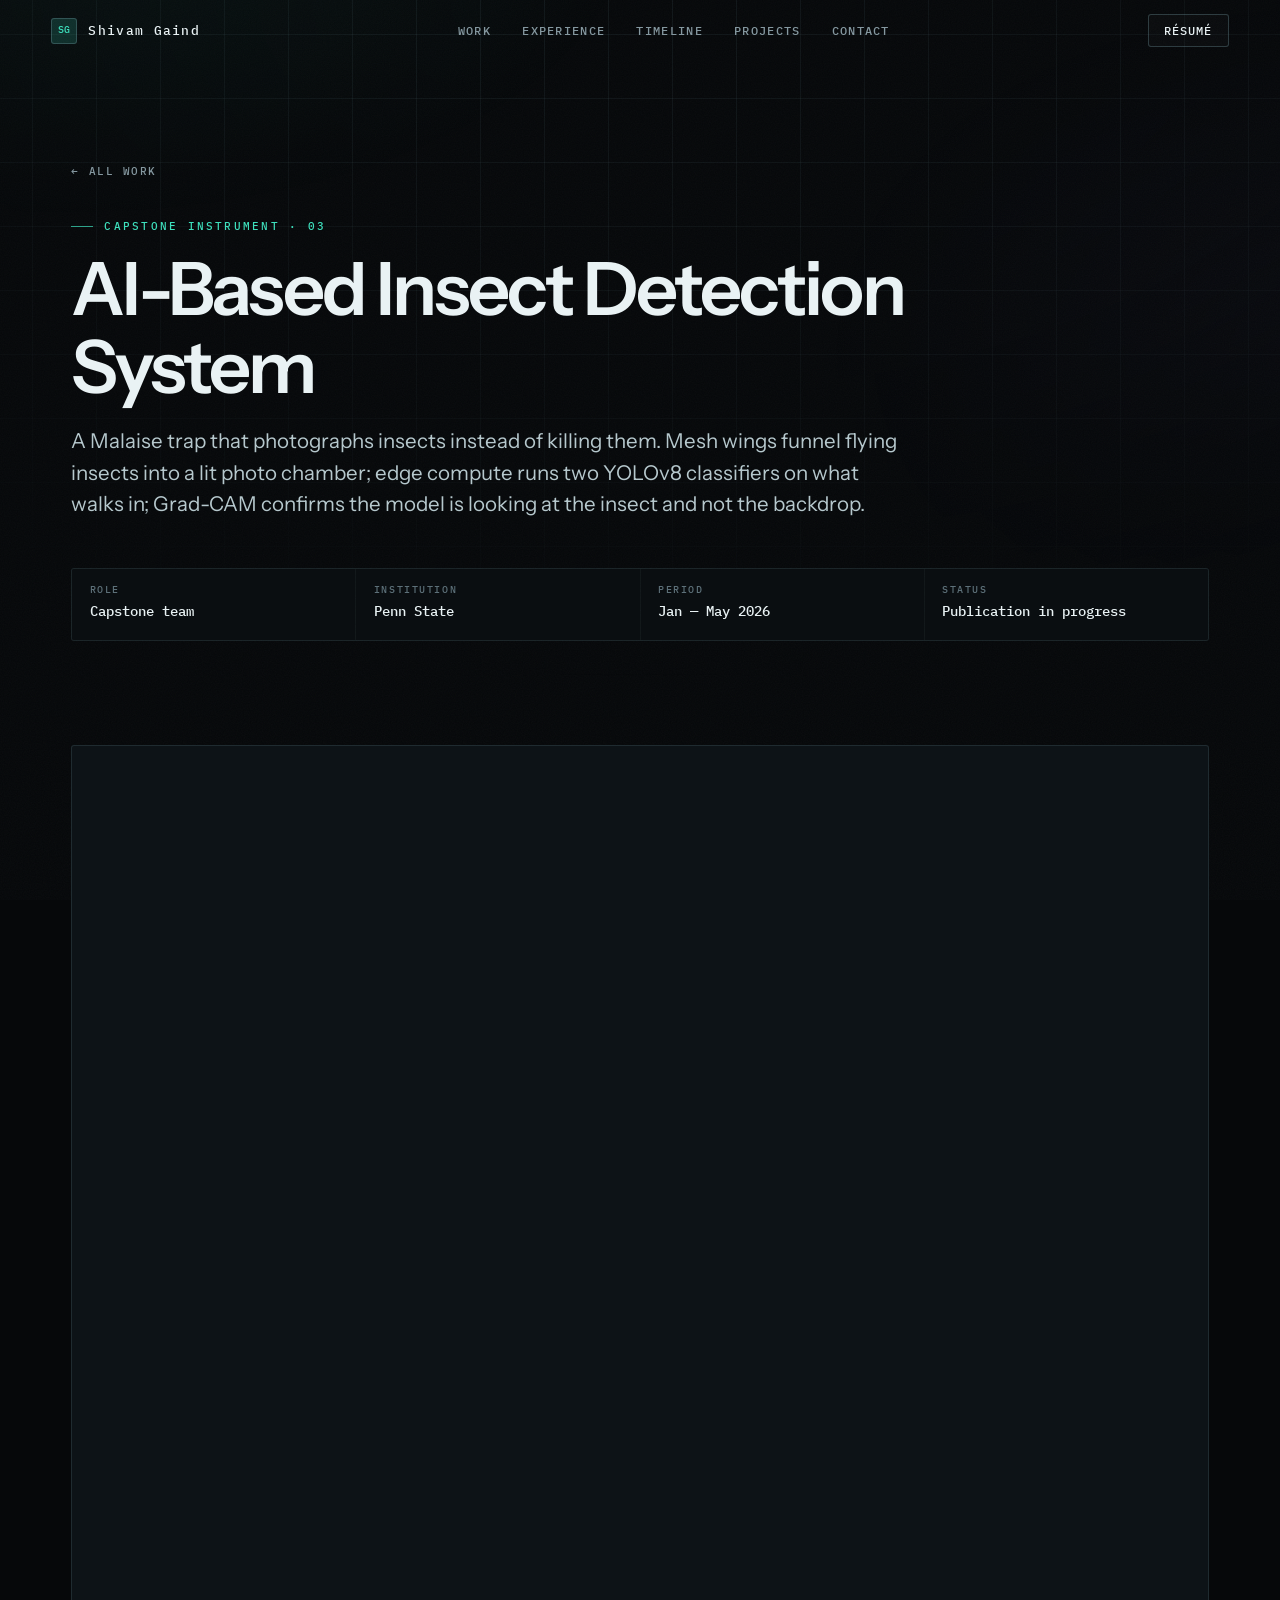
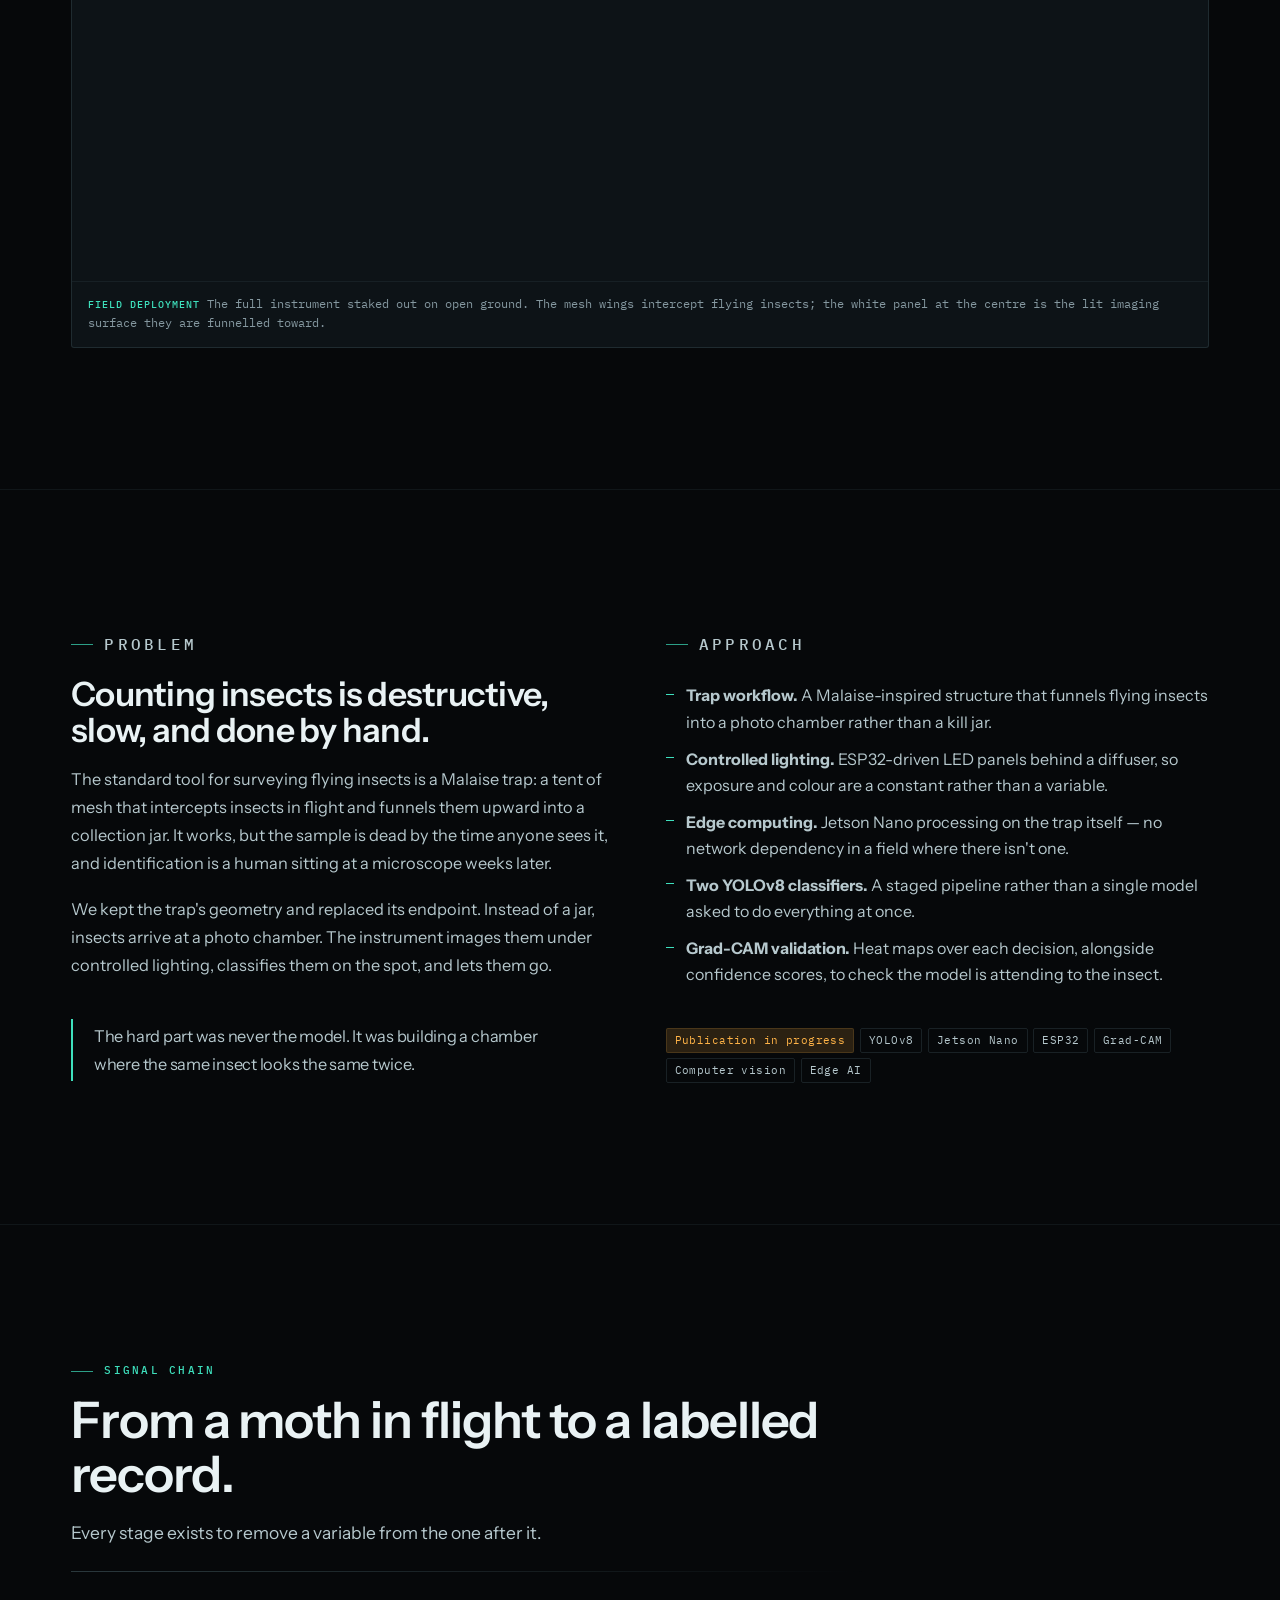
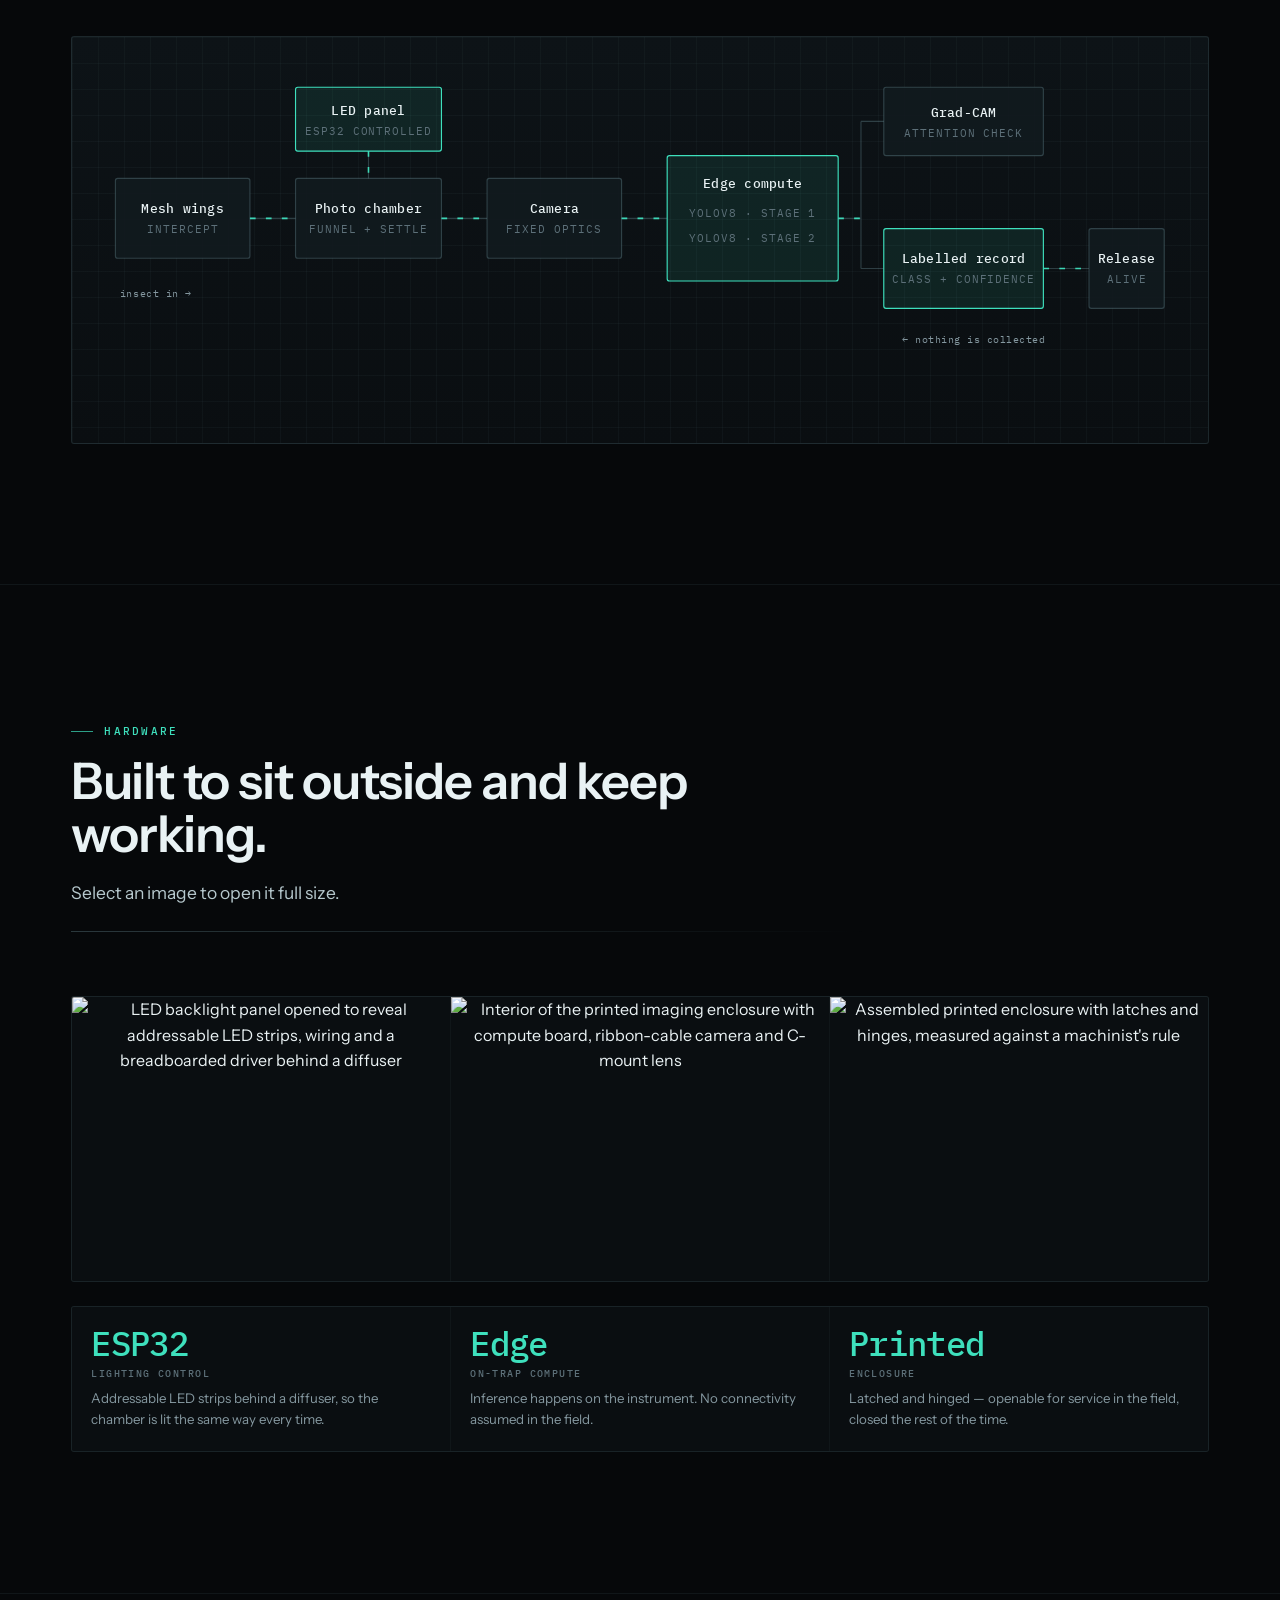
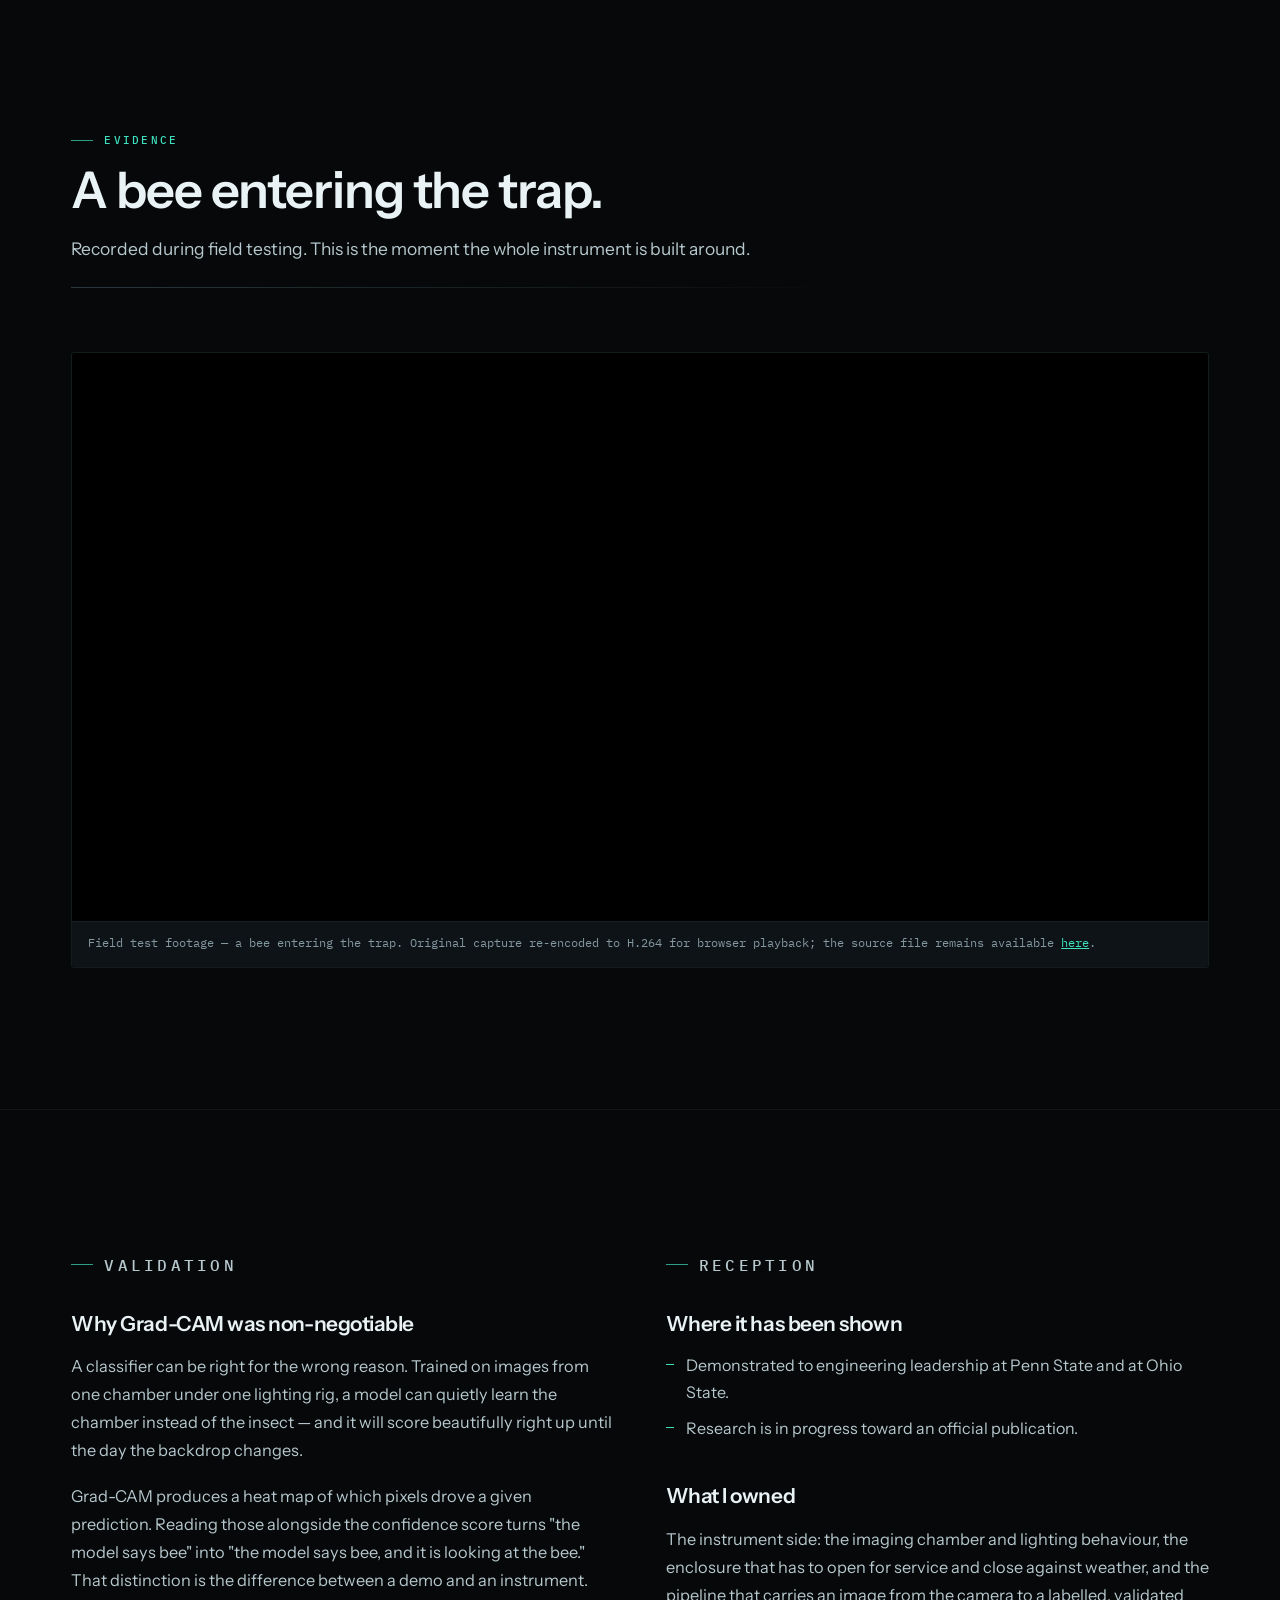
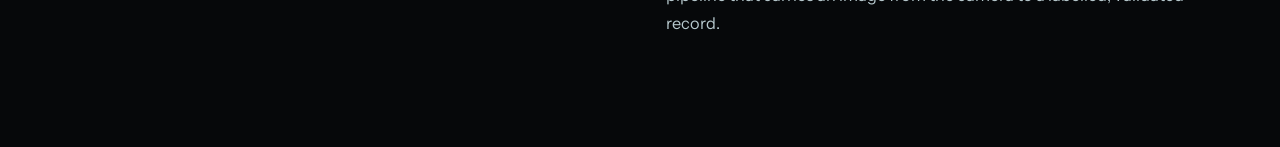
==== work/insect-detection/index.html @ 6109f765 "Add AI insect detection case study page" ====
<!DOCTYPE html>
<html lang="en">
<head>
<meta charset="UTF-8" />
<meta name="viewport" content="width=device-width, initial-scale=1" />
<title>AI-Based Insect Detection System — capstone | Shivam Gaind</title>
<meta name="description" content="A Malaise-trap-inspired imaging instrument that photographs insects instead of killing them: ESP32-controlled lighting, edge compute, two YOLOv8 classifiers, and Grad-CAM validation. Penn State capstone, publication in progress." />
<meta name="theme-color" content="#06080a" />
<link rel="canonical" href="https://www.shivamgaind.com/work/insect-detection/" />
<meta property="og:type" content="article" />
<meta property="og:title" content="AI-Based Insect Detection System" />
<meta property="og:description" content="Field-deployed imaging trap with edge YOLOv8 classifiers and Grad-CAM validation." />
<meta property="og:image" content="https://www.shivamgaind.com/media/img/insect-detection-1-1024.jpg" />
<link rel="icon" href="data:image/svg+xml,%3Csvg xmlns='http://www.w3.org/2000/svg' viewBox='0 0 32 32'%3E%3Crect width='32' height='32' fill='%2306080a'/%3E%3Cpath d='M2 16c4 0 4-9 8-9s4 18 8 18 4-9 8-9 4 4 4 4' fill='none' stroke='%233ee0bd' stroke-width='2' stroke-linecap='round'/%3E%3C/svg%3E" />
<script>document.documentElement.classList.add("js");</script>
<link rel="preconnect" href="https://fonts.googleapis.com" />
<link rel="preconnect" href="https://fonts.gstatic.com" crossorigin />
<link rel="stylesheet" href="https://fonts.googleapis.com/css2?family=Instrument+Sans:wght@400;500;600;700&family=IBM+Plex+Mono:wght@400;500&display=swap" />
<link rel="stylesheet" href="/assets/instrument.css" />
</head>
<body>
<a class="skip-link" href="#main">Skip to content</a>
<div class="progress" aria-hidden="true"></div>
<div class="field" aria-hidden="true"></div>
<div class="grain" aria-hidden="true"></div>

<header class="hdr stuck">
  <a class="brand" href="/" aria-label="Shivam Gaind — home">
    <span class="brand-mark" aria-hidden="true">SG</span><span class="brand-name">Shivam Gaind</span>
  </a>
  <nav class="nav" aria-label="Primary">
    <a href="/#work">Work</a><a href="/#experience">Experience</a><a href="/#timeline">Timeline</a>
    <a href="/#index">Projects</a><a href="/#contact">Contact</a>
  </nav>
  <div style="display:flex;gap:.6rem;align-items:center">
    <a class="hdr-cta" href="/pdfs/shivam-gaind-resume.pdf" target="_blank" rel="noopener">Résumé</a>
    <button class="menu-btn" type="button" aria-expanded="false" aria-controls="drawer" aria-label="Open menu"><span></span></button>
  </div>
</header>
<nav class="drawer" id="drawer" aria-label="Mobile">
  <a href="/#work">Work <span>01</span></a><a href="/#experience">Experience <span>02</span></a>
  <a href="/#timeline">Timeline <span>03</span></a><a href="/#index">Projects <span>04</span></a>
  <a href="/#contact">Contact <span>05</span></a>
</nav>

<main id="main">

<section class="cs-hero">
  <div class="wrap">
    <a class="cs-back" href="/#work"><span class="arw" aria-hidden="true">←</span> All work</a>
    <p class="kicker" style="margin-bottom:1.1rem">Capstone instrument · 03</p>
    <h1>AI-Based Insect Detection System</h1>
    <p class="sub">
      A Malaise trap that photographs insects instead of killing them. Mesh wings funnel flying insects
      into a lit photo chamber; edge compute runs two YOLOv8 classifiers on what walks in; Grad-CAM
      confirms the model is looking at the insect and not the backdrop.
    </p>
    <div class="cs-meta">
      <div><span class="k">Role</span><span class="v">Capstone team</span></div>
      <div><span class="k">Institution</span><span class="v">Penn State</span></div>
      <div><span class="k">Period</span><span class="v">Jan — May 2026</span></div>
      <div><span class="k">Status</span><span class="v">Publication in progress</span></div>
    </div>
  </div>
</section>

<section class="section" style="padding-top:clamp(2rem,4vw,3rem)">
  <div class="wrap">
    <figure class="cs-figure">
      <picture>
        <source type="image/webp" srcset="/media/img/insect-detection-1-640.webp 640w, /media/img/insect-detection-1-1024.webp 1024w, /media/img/insect-detection-1-1600.webp 1600w" sizes="(min-width:1400px) 1240px, 96vw" />
        <img src="/media/img/insect-detection-1-1600.jpg" width="1600" height="1200" decoding="async" alt="The trap deployed on a lawn between campus buildings: a black mesh structure on guy lines with a white backlit panel at its centre" />
      </picture>
      <figcaption><b>Field deployment</b> The full instrument staked out on open ground. The mesh wings intercept flying insects; the white panel at the centre is the lit imaging surface they are funnelled toward.</figcaption>
    </figure>
  </div>
</section>

<section class="section">
  <div class="wrap">
    <div class="cols2">
      <div class="prose">
        <p class="kicker">Problem</p>
        <h2 style="font-size:clamp(1.5rem,3vw,2.1rem)">Counting insects is destructive, slow, and done by hand.</h2>
        <p>
          The standard tool for surveying flying insects is a Malaise trap: a tent of mesh that intercepts
          insects in flight and funnels them upward into a collection jar. It works, but the sample is dead
          by the time anyone sees it, and identification is a human sitting at a microscope weeks later.
        </p>
        <p>
          We kept the trap's geometry and replaced its endpoint. Instead of a jar, insects arrive at a
          photo chamber. The instrument images them under controlled lighting, classifies them on the spot,
          and lets them go.
        </p>
        <p class="callout" style="margin-top:1.4rem">
          The hard part was never the model. It was building a chamber where the same insect looks the
          same twice.
        </p>
      </div>
      <div class="prose">
        <p class="kicker">Approach</p>
        <ul style="margin-top:.4rem">
          <li><strong>Trap workflow.</strong> A Malaise-inspired structure that funnels flying insects into a photo chamber rather than a kill jar.</li>
          <li><strong>Controlled lighting.</strong> ESP32-driven LED panels behind a diffuser, so exposure and colour are a constant rather than a variable.</li>
          <li><strong>Edge computing.</strong> Jetson Nano processing on the trap itself — no network dependency in a field where there isn't one.</li>
          <li><strong>Two YOLOv8 classifiers.</strong> A staged pipeline rather than a single model asked to do everything at once.</li>
          <li><strong>Grad-CAM validation.</strong> Heat maps over each decision, alongside confidence scores, to check the model is attending to the insect.</li>
        </ul>
        <div class="chips" style="margin-top:1.4rem">
          <span class="hot">Publication in progress</span><span>YOLOv8</span><span>Jetson Nano</span>
          <span>ESP32</span><span>Grad-CAM</span><span>Computer vision</span><span>Edge AI</span>
        </div>
      </div>
    </div>
  </div>
</section>

<section class="section">
  <div class="wrap">
    <div class="sec-head">
      <p class="kicker">Signal chain</p>
      <h2>From a moth in flight to a labelled record.</h2>
      <p class="lede">Every stage exists to remove a variable from the one after it.</p>
      <div class="rule"></div>
    </div>
    <div class="diagram">
      <svg viewBox="0 0 940 300" role="img" aria-label="Signal chain diagram: flying insect enters mesh wings, is funnelled into a photo chamber, lit by an ESP32-controlled LED panel, imaged by a camera, processed on edge compute by two YOLOv8 classifiers in series, validated with Grad-CAM, and recorded as a labelled result with a confidence score.">
        <rect class="dg-box" x="10" y="96" width="118" height="70" rx="2"/>
        <text class="dg-title" x="69" y="126" text-anchor="middle">Mesh wings</text>
        <text class="dg-label" x="69" y="144" text-anchor="middle">intercept</text>

        <rect class="dg-box" x="168" y="96" width="128" height="70" rx="2"/>
        <text class="dg-title" x="232" y="126" text-anchor="middle">Photo chamber</text>
        <text class="dg-label" x="232" y="144" text-anchor="middle">funnel + settle</text>

        <rect class="dg-box hi" x="168" y="16" width="128" height="56" rx="2"/>
        <text class="dg-title" x="232" y="40" text-anchor="middle">LED panel</text>
        <text class="dg-label" x="232" y="58" text-anchor="middle">ESP32 controlled</text>
        <path class="dg-wire" d="M232 72v24"/>
        <path class="dg-flow" d="M232 72v24"/>

        <rect class="dg-box" x="336" y="96" width="118" height="70" rx="2"/>
        <text class="dg-title" x="395" y="126" text-anchor="middle">Camera</text>
        <text class="dg-label" x="395" y="144" text-anchor="middle">fixed optics</text>

        <rect class="dg-box hi" x="494" y="76" width="150" height="110" rx="2"/>
        <text class="dg-title" x="569" y="104" text-anchor="middle">Edge compute</text>
        <text class="dg-label" x="569" y="130" text-anchor="middle">YOLOv8 · stage 1</text>
        <text class="dg-label" x="569" y="152" text-anchor="middle">YOLOv8 · stage 2</text>

        <rect class="dg-box" x="684" y="16" width="140" height="60" rx="2"/>
        <text class="dg-title" x="754" y="42" text-anchor="middle">Grad-CAM</text>
        <text class="dg-label" x="754" y="60" text-anchor="middle">attention check</text>

        <rect class="dg-box hi" x="684" y="140" width="140" height="70" rx="2"/>
        <text class="dg-title" x="754" y="170" text-anchor="middle">Labelled record</text>
        <text class="dg-label" x="754" y="188" text-anchor="middle">class + confidence</text>

        <rect class="dg-box" x="864" y="140" width="66" height="70" rx="2"/>
        <text class="dg-title" x="897" y="170" text-anchor="middle">Release</text>
        <text class="dg-label" x="897" y="188" text-anchor="middle">alive</text>

        <path class="dg-wire" d="M128 131h40M296 131h40M454 131h40M644 131h20M664 46h20M664 175h20M664 46v129M824 175h40"/>
        <path class="dg-flow" d="M128 131h40M296 131h40M454 131h40M644 131h20"/>
        <path class="dg-flow" d="M824 175h40" style="animation-delay:.6s"/>
        <text class="dg-cap" x="14" y="200">insect in →</text>
        <text class="dg-cap" x="700" y="240">← nothing is collected</text>
      </svg>
    </div>
  </div>
</section>

<section class="section">
  <div class="wrap">
    <div class="sec-head">
      <p class="kicker">Hardware</p>
      <h2>Built to sit outside and keep working.</h2>
      <p class="lede">Select an image to open it full size.</p>
      <div class="rule"></div>
    </div>
    <div class="gal g3" data-gallery>
      <button type="button" data-lb="/media/img/insect-detection-2-1024.webp" data-lb-label="Lighting"
              data-lb-alt="The LED backlight panel held open, showing addressable LED strips, wiring harness and a breadboarded driver behind a diffuser sheet">
        <img src="/media/img/insect-detection-2-640.webp" width="1200" height="1600" loading="lazy" decoding="async" alt="LED backlight panel opened to reveal addressable LED strips, wiring and a breadboarded driver behind a diffuser" />
        <span class="zi">Enlarge</span>
      </button>
      <button type="button" data-lb="/media/img/insect-detection-3-1600.webp" data-lb-label="Imaging module"
              data-lb-alt="Interior of the printed imaging enclosure: compute board with real-time-clock power management, ribbon-cable camera with a C-mount lens, and power cabling">
        <img src="/media/img/insect-detection-3-640.webp" width="1600" height="1192" loading="lazy" decoding="async" alt="Interior of the printed imaging enclosure with compute board, ribbon-cable camera and C-mount lens" />
        <span class="zi">Enlarge</span>
      </button>
      <button type="button" data-lb="/media/img/insect-detection-4-1024.webp" data-lb-label="Enclosure"
              data-lb-alt="The assembled green printed enclosure with latches and hinges, measured against a machinist's rule at roughly thirteen inches tall">
        <img src="/media/img/insect-detection-4-640.webp" width="1200" height="1600" loading="lazy" decoding="async" alt="Assembled printed enclosure with latches and hinges, measured against a machinist's rule" />
        <span class="zi">Enlarge</span>
      </button>
    </div>
    <div class="stats s3" style="margin-top:1.5rem">
      <div class="stat"><span class="v">ESP32</span><span class="k">Lighting control</span><p>Addressable LED strips behind a diffuser, so the chamber is lit the same way every time.</p></div>
      <div class="stat"><span class="v">Edge</span><span class="k">On-trap compute</span><p>Inference happens on the instrument. No connectivity assumed in the field.</p></div>
      <div class="stat"><span class="v">Printed</span><span class="k">Enclosure</span><p>Latched and hinged — openable for service in the field, closed the rest of the time.</p></div>
    </div>
  </div>
</section>

<section class="section" id="field-video">
  <div class="wrap">
    <div class="sec-head">
      <p class="kicker">Evidence</p>
      <h2>A bee entering the trap.</h2>
      <p class="lede">Recorded during field testing. This is the moment the whole instrument is built around.</p>
      <div class="rule"></div>
    </div>
    <div class="videoblock">
      <video controls preload="none" playsinline poster="/media/bee-entering-trap-poster.jpg"
             width="1280" height="720" aria-label="Video of a bee entering the insect trap during field testing">
        <source src="/media/bee-entering-trap.mp4" type="video/mp4" />
        <source src="/videos/bee-entering-trap.mov" type="video/quicktime" />
        <p style="padding:1rem;color:var(--muted)">
          Your browser cannot play this video.
          <a href="/media/bee-entering-trap.mp4" style="color:var(--phos)">Download the MP4</a>.
        </p>
      </video>
      <p class="vb-cap">Field test footage — a bee entering the trap. Original capture re-encoded to H.264 for browser playback; the source file remains available <a href="/videos/bee-entering-trap.mov" style="color:var(--phos)">here</a>.</p>
    </div>
  </div>
</section>

<section class="section">
  <div class="wrap">
    <div class="cols2">
      <div class="prose">
        <p class="kicker">Validation</p>
        <h3>Why Grad-CAM was non-negotiable</h3>
        <p>
          A classifier can be right for the wrong reason. Trained on images from one chamber under one
          lighting rig, a model can quietly learn the chamber instead of the insect — and it will score
          beautifully right up until the day the backdrop changes.
        </p>
        <p>
          Grad-CAM produces a heat map of which pixels drove a given prediction. Reading those alongside
          the confidence score turns "the model says bee" into "the model says bee, and it is looking at
          the bee." That distinction is the difference between a demo and an instrument.
        </p>
      </div>
      <div class="prose">
        <p class="kicker">Reception</p>
        <h3>Where it has been shown</h3>
        <ul>
          <li>Demonstrated to engineering leadership at Penn State and at Ohio State.</li>
          <li>Research is in progress toward an official publication.</li>
        </ul>
        <h3 style="margin-top:1.6rem">What I owned</h3>
        <p>
          The instrument side: the imaging chamber and lighting behaviour, the enclosure that has to open
          for service and close against weather, and the pipeline that carries an image from the camera to
          a labelled, validated record.
        </p>
      </div>
    </div>
  </div>
</section>

<section class="cs-next">
  <div class="wrap">
    <a href="/work/topology-optimization/">
      <span class="k">Next case study</span>
      <h2>Multiphysics &amp; Topology Optimization →</h2>
    </a>
  </div>
</section>

</main>

<footer class="ftr">
  <p>© <span class="mono">2026</span> Shivam Gaind</p>
  <p class="fl">
    <a href="/">Home</a>
    <a href="mailto:Shivam.gaind@gmail.com">Email</a>
    <a href="https://www.linkedin.com/in/shivam-gaind/" target="_blank" rel="noopener">LinkedIn</a>
    <a href="/pdfs/shivam-gaind-resume.pdf" target="_blank" rel="noopener">Résumé</a>
  </p>
</footer>

<div class="lb" hidden role="dialog" aria-modal="true" aria-label="Media viewer">
  <div class="lb-top"><p class="lb-cap"></p><button class="lb-close" type="button">Close ✕</button></div>
  <div class="lb-stage"></div>
  <div class="lb-bot">
    <span class="lb-count mono"></span>
    <span class="lb-nav"><button class="lb-prev" type="button" aria-label="Previous">←</button><button class="lb-next" type="button" aria-label="Next">→</button></span>
  </div>
</div>

<script src="/assets/instrument.js"></script>
</body>
</html>
---- assets/instrument.css ----
/* ============================================================
   INSTRUMENT — design system for shivamgaind.com
   Near-black lab ground, phosphor trace, schematic linework.
   ============================================================ */

/* ---------- 1. Tokens ---------- */
:root {
  /* ground */
  --bg:        #06080a;
  --bg-lift:   #0a0e11;
  --panel:     #0d1317;
  --panel-2:   #111a1f;
  --line:      rgba(126, 168, 178, 0.16);
  --line-soft: rgba(126, 168, 178, 0.09);
  --line-hard: rgba(126, 168, 178, 0.30);

  /* ink */
  --ink:       #e9f2f4;
  --ink-2:     #b6c8cd;
  --muted:     #8598a0;
  --dim:       #5d7079;

  /* signal */
  --phos:      #3ee0bd;
  --phos-2:    #7df5da;
  --phos-dim:  rgba(62, 224, 189, 0.16);
  --phos-glow: rgba(62, 224, 189, 0.42);
  --amber:     #ffb347;
  --amber-dim: rgba(255, 179, 71, 0.15);
  --violet:    #9b8cff;

  /* type */
  --sans: "Instrument Sans", "Inter", -apple-system, BlinkMacSystemFont, "Segoe UI", Helvetica, Arial, sans-serif;
  --mono: "IBM Plex Mono", ui-monospace, SFMono-Regular, "SF Mono", Menlo, Consolas, monospace;

  /* metrics */
  --gut: clamp(1.25rem, 4vw, 4rem);
  --maxw: 1240px;
  --readw: 68ch;
  --r: 3px;
  --hdr-h: 62px;

  --ease: cubic-bezier(0.22, 0.61, 0.36, 1);
  --ease-io: cubic-bezier(0.65, 0, 0.35, 1);

  color-scheme: dark;
}

/* ---------- 2. Reset ---------- */
*, *::before, *::after { box-sizing: border-box; }
html { -webkit-text-size-adjust: 100%; }
html.js body { scroll-behavior: smooth; }
@media (prefers-reduced-motion: reduce) {
  html.js body { scroll-behavior: auto; }
  *, *::before, *::after {
    animation-duration: 0.001ms !important;
    animation-iteration-count: 1 !important;
    transition-duration: 0.001ms !important;
  }
}

body {
  margin: 0;
  background: var(--bg);
  color: var(--ink);
  font-family: var(--sans);
  font-size: 16px;
  line-height: 1.6;
  font-synthesis-weight: none;
  -webkit-font-smoothing: antialiased;
  overflow-x: hidden;
}

img, video, svg, canvas { display: block; max-width: 100%; }
img, video { height: auto; }
a { color: inherit; }
button { font: inherit; color: inherit; }
h1, h2, h3, h4 { margin: 0; font-weight: 600; letter-spacing: -0.022em; line-height: 1.06; }
p { margin: 0; }
ul, ol { margin: 0; padding: 0; }

::selection { background: var(--phos); color: #04120f; }

:focus-visible {
  outline: 2px solid var(--phos);
  outline-offset: 3px;
  border-radius: 2px;
}

.sr-only {
  position: absolute; width: 1px; height: 1px; padding: 0; margin: -1px;
  overflow: hidden; clip: rect(0 0 0 0); white-space: nowrap; border: 0;
}

.skip-link {
  position: absolute; left: 50%; top: 0; transform: translate(-50%, -120%);
  background: var(--phos); color: #04120f; padding: 0.6rem 1.1rem;
  font: 500 0.78rem/1 var(--mono); letter-spacing: 0.06em; text-transform: uppercase;
  text-decoration: none; z-index: 999; border-radius: 0 0 var(--r) var(--r);
  transition: transform 0.2s var(--ease);
}
.skip-link:focus { transform: translate(-50%, 0); }

/* ---------- 3. Background field ---------- */
.field {
  position: fixed; inset: 0; z-index: 0; pointer-events: none;
  background-image:
    linear-gradient(var(--line-soft) 1px, transparent 1px),
    linear-gradient(90deg, var(--line-soft) 1px, transparent 1px);
  background-size: 64px 64px, 64px 64px;
  background-position: center;
  mask-image: radial-gradient(120% 90% at 50% 0%, #000 0%, rgba(0,0,0,0.55) 45%, transparent 85%);
  -webkit-mask-image: radial-gradient(120% 90% at 50% 0%, #000 0%, rgba(0,0,0,0.55) 45%, transparent 85%);
  will-change: transform;
}
.field::after {
  content: ""; position: absolute; inset: -20%;
  background: radial-gradient(46% 34% at 18% 8%, rgba(62,224,189,0.07), transparent 70%),
              radial-gradient(40% 40% at 88% 42%, rgba(155,140,255,0.055), transparent 70%),
              radial-gradient(50% 32% at 50% 104%, rgba(255,179,71,0.05), transparent 70%);
}
.grain {
  position: fixed; inset: 0; z-index: 1; pointer-events: none; opacity: 0.035;
  background-image: url("data:image/svg+xml,%3Csvg xmlns='http://www.w3.org/2000/svg' width='140' height='140'%3E%3Cfilter id='n'%3E%3CfeTurbulence type='fractalNoise' baseFrequency='0.85' numOctaves='3'/%3E%3C/filter%3E%3Crect width='140' height='140' filter='url(%23n)'/%3E%3C/svg%3E");
}

/* ---------- 4. Layout ---------- */
.wrap { width: 100%; max-width: var(--maxw); margin-inline: auto; padding-inline: var(--gut); }
main { position: relative; z-index: 2; }
.section { padding-block: clamp(4.5rem, 11vw, 9rem); position: relative; }
.section + .section { border-top: 1px solid var(--line-soft); }

/* ---------- 5. Type utilities ---------- */
.mono { font-family: var(--mono); font-variant-numeric: tabular-nums; }

.kicker {
  font: 500 0.7rem/1 var(--mono);
  letter-spacing: 0.2em; text-transform: uppercase; color: var(--phos);
  display: inline-flex; align-items: center; gap: 0.7rem;
}
.kicker::before {
  content: ""; width: 22px; height: 1px; background: var(--phos); opacity: 0.7;
}

.sec-head { display: grid; gap: 1.1rem; margin-bottom: clamp(2.5rem, 5vw, 4rem); }
.sec-head h2 {
  font-size: clamp(1.9rem, 4.6vw, 3.15rem);
  max-width: 22ch;
}
.sec-head .lede {
  color: var(--ink-2); max-width: var(--readw); font-size: clamp(1rem, 1.5vw, 1.09rem);
}
.sec-head .rule {
  height: 1px; background: linear-gradient(90deg, var(--line-hard), transparent 70%);
  margin-top: 0.4rem;
}

.tabnum { font-variant-numeric: tabular-nums; }

/* ---------- 6. Header ---------- */
.hdr {
  position: fixed; inset: 0 0 auto 0; z-index: 60; height: var(--hdr-h);
  display: flex; align-items: center; justify-content: space-between;
  padding-inline: var(--gut);
  background: rgba(6, 8, 10, 0);
  border-bottom: 1px solid transparent;
  transition: background 0.35s var(--ease), border-color 0.35s var(--ease), backdrop-filter 0.35s var(--ease);
}
.hdr.stuck {
  background: rgba(6, 8, 10, 0.82);
  backdrop-filter: blur(14px) saturate(1.2);
  -webkit-backdrop-filter: blur(14px) saturate(1.2);
  border-bottom-color: var(--line-soft);
}
.brand {
  display: inline-flex; align-items: center; gap: 0.7rem;
  text-decoration: none; font: 500 0.82rem/1 var(--mono);
  letter-spacing: 0.1em; color: var(--ink);
}
.brand-mark {
  width: 26px; height: 26px; display: grid; place-items: center;
  border: 1px solid var(--line-hard); border-radius: var(--r);
  font-size: 0.63rem; letter-spacing: 0.06em; color: var(--phos);
  background: var(--phos-dim);
  position: relative; overflow: hidden;
}
.brand-mark::after {
  content: ""; position: absolute; left: 0; right: 0; height: 1px; top: -2px;
  background: var(--phos); opacity: 0.55;
  animation: scanline 3.6s linear infinite;
}
@keyframes scanline { to { top: 130%; } }
.brand-name { display: none; }
@media (min-width: 560px) { .brand-name { display: inline; } }

.nav { display: none; gap: 0.35rem; align-items: center; }
@media (min-width: 900px) { .nav { display: flex; } }
.nav a {
  font: 500 0.74rem/1 var(--mono); letter-spacing: 0.11em; text-transform: uppercase;
  color: var(--muted); text-decoration: none; padding: 0.55rem 0.8rem; border-radius: var(--r);
  position: relative; transition: color 0.2s var(--ease);
}
.nav a:hover { color: var(--ink); }
.nav a.on { color: var(--phos); }
.nav a.on::after {
  content: ""; position: absolute; left: 0.8rem; right: 0.8rem; bottom: 0.25rem;
  height: 1px; background: var(--phos); box-shadow: 0 0 8px var(--phos-glow);
}
.hdr-cta {
  display: inline-flex; align-items: center; gap: 0.5rem;
  font: 500 0.72rem/1 var(--mono); letter-spacing: 0.1em; text-transform: uppercase;
  padding: 0.6rem 0.95rem; border: 1px solid var(--line-hard); border-radius: var(--r);
  text-decoration: none; color: var(--ink); background: rgba(255,255,255,0.02);
  transition: border-color 0.2s, color 0.2s, background 0.2s;
}
.hdr-cta:hover { border-color: var(--phos); color: var(--phos); background: var(--phos-dim); }

/* mobile menu */
.menu-btn {
  display: inline-grid; place-items: center; width: 40px; height: 34px;
  background: none; border: 1px solid var(--line-hard); border-radius: var(--r); cursor: pointer;
}
@media (min-width: 900px) { .menu-btn { display: none; } }
.menu-btn span { display: block; width: 15px; height: 1px; background: var(--ink); position: relative; transition: background 0.2s; }
.menu-btn span::before, .menu-btn span::after {
  content: ""; position: absolute; left: 0; width: 15px; height: 1px; background: var(--ink);
  transition: transform 0.28s var(--ease);
}
.menu-btn span::before { top: -5px; }
.menu-btn span::after  { top: 5px; }
.menu-btn[aria-expanded="true"] span { background: transparent; }
.menu-btn[aria-expanded="true"] span::before { transform: translateY(5px) rotate(45deg); }
.menu-btn[aria-expanded="true"] span::after  { transform: translateY(-5px) rotate(-45deg); }

.drawer {
  position: fixed; inset: var(--hdr-h) 0 auto 0; z-index: 55;
  background: rgba(6,8,10,0.97); backdrop-filter: blur(18px);
  border-bottom: 1px solid var(--line);
  display: grid; gap: 0.2rem; padding: 1rem var(--gut) 1.6rem;
  transform: translateY(-115%); transition: transform 0.4s var(--ease);
}
.drawer.open { transform: translateY(0); }
.drawer a {
  font: 500 0.95rem/1 var(--mono); letter-spacing: 0.06em; text-transform: uppercase;
  color: var(--ink-2); text-decoration: none; padding: 0.9rem 0;
  border-bottom: 1px solid var(--line-soft);
  display: flex; justify-content: space-between; align-items: center;
}
.drawer a span { color: var(--dim); font-size: 0.7rem; }
@media (min-width: 900px) { .drawer { display: none; } }

/* ---------- 7. Channel rail ---------- */
.rail {
  position: fixed; right: 1.35rem; top: 50%; transform: translateY(-50%);
  z-index: 50; display: none; flex-direction: column; gap: 0.1rem;
  padding: 0.5rem 0.4rem 0.5rem 0.7rem; border-radius: var(--r);
  background: rgba(6,8,10,0); transition: background 0.3s var(--ease), backdrop-filter 0.3s var(--ease);
}
.rail:hover {
  background: rgba(6,8,10,0.86);
  backdrop-filter: blur(10px);
  -webkit-backdrop-filter: blur(10px);
}
@media (min-width: 1400px) { .rail { display: flex; } }
.rail a {
  display: flex; align-items: center; justify-content: flex-end; gap: 0.6rem;
  text-decoration: none; padding: 0.3rem 0; color: var(--dim);
  font: 500 0.62rem/1 var(--mono); letter-spacing: 0.14em; text-transform: uppercase;
}
.rail a .lbl { opacity: 0; transform: translateX(6px); transition: opacity 0.25s, transform 0.25s; }
.rail:hover a .lbl, .rail a.on:hover .lbl, .rail a:focus-visible .lbl { opacity: 1; transform: none; }
.rail a .tick { width: 18px; height: 1px; background: currentColor; transition: width 0.25s var(--ease), background 0.25s; }
.rail a:hover { color: var(--ink-2); }
.rail a.on { color: var(--phos); }
.rail a.on .tick { width: 30px; background: var(--phos); box-shadow: 0 0 8px var(--phos-glow); }

/* ---------- 8. Hero ---------- */
.hero { position: relative; min-height: 100svh; display: flex; align-items: flex-end; padding-top: var(--hdr-h); }
.scope {
  position: absolute; inset: 0; z-index: 0;
  mask-image: linear-gradient(180deg, transparent 2%, #000 22%, #000 62%, transparent 96%);
  -webkit-mask-image: linear-gradient(180deg, transparent 2%, #000 22%, #000 62%, transparent 96%);
}
.scope canvas { width: 100%; height: 100%; }
/* legibility scrim: keeps the trace visible on the right, the headline readable on the left */
.scope::after {
  content: ""; position: absolute; inset: 0; pointer-events: none;
  background:
    linear-gradient(90deg, rgba(6,8,10,0.94) 0%, rgba(6,8,10,0.86) 26%, rgba(6,8,10,0.55) 52%, rgba(6,8,10,0.12) 76%, transparent 100%),
    linear-gradient(180deg, rgba(6,8,10,0.7) 0%, transparent 22%);
}
@media (max-width: 999px) {
  .scope::after {
    background:
      linear-gradient(180deg, rgba(6,8,10,0.72) 0%, rgba(6,8,10,0.86) 30%, rgba(6,8,10,0.9) 100%);
  }
}
.hero-inner {
  position: relative; z-index: 2; width: 100%;
  padding-block: clamp(3rem, 9vh, 6rem) clamp(2.4rem, 7vh, 4rem);
}
.hero-grid { display: grid; gap: clamp(1.6rem, 3vw, 3rem); }
@media (min-width: 1000px) {
  .hero-grid { grid-template-columns: minmax(0, 1fr) 300px; align-items: end; }
}
.hero h1 {
  font-size: clamp(2.85rem, 9.4vw, 7.1rem);
  letter-spacing: -0.045em; line-height: 0.9; margin-bottom: 1.1rem;
}
.hero h1 .ln { display: block; overflow: hidden; }
.hero h1 .ln > span { display: block; }
html.js .hero h1 .ln > span { transform: translateY(102%); }
html.js .hero.lit h1 .ln > span { transform: none; transition: transform 0.95s var(--ease); }
html.js .hero.lit h1 .ln:nth-child(2) > span { transition-delay: 0.09s; }

.hero .role {
  font: 500 clamp(0.72rem, 1.4vw, 0.83rem)/1.7 var(--mono);
  letter-spacing: 0.12em; text-transform: uppercase; color: var(--phos);
  margin-bottom: 1.4rem; display: flex; flex-wrap: wrap; gap: 0.35rem 0.75rem; align-items: center;
}
.hero .role .sep { color: var(--dim); }
.hero .blurb {
  color: var(--ink-2); max-width: 56ch; font-size: clamp(1.02rem, 1.7vw, 1.19rem); line-height: 1.62;
}
.hero .blurb strong { color: var(--ink); font-weight: 600; }
.hero-actions { display: flex; flex-wrap: wrap; gap: 0.7rem; margin-top: 2rem; }

.readout {
  border: 1px solid var(--line); border-radius: var(--r);
  background: linear-gradient(180deg, rgba(13,19,23,0.86), rgba(8,12,15,0.7));
  backdrop-filter: blur(8px);
  padding: 1rem 1.1rem; font-family: var(--mono); font-size: 0.72rem; color: var(--muted);
  display: grid; gap: 0.55rem;
}
.readout .rw { display: flex; justify-content: space-between; gap: 1rem; align-items: baseline; }
.readout .rw b { color: var(--ink); font-weight: 500; letter-spacing: 0.02em; }
.readout .rw .k { letter-spacing: 0.12em; text-transform: uppercase; color: var(--dim); font-size: 0.63rem; }
.readout .live { color: var(--phos); display: inline-flex; align-items: center; gap: 0.4rem; }
.readout .live::before {
  content: ""; width: 6px; height: 6px; border-radius: 50%; background: var(--phos);
  box-shadow: 0 0 0 0 var(--phos-glow); animation: pulse 2.2s ease-out infinite;
}
@keyframes pulse {
  0% { box-shadow: 0 0 0 0 var(--phos-glow); }
  70% { box-shadow: 0 0 0 7px rgba(62,224,189,0); }
  100% { box-shadow: 0 0 0 0 rgba(62,224,189,0); }
}

.scroll-cue {
  display: none; align-items: center; gap: 0.6rem; margin-top: 2.6rem;
  font: 500 0.63rem/1 var(--mono); letter-spacing: 0.18em; text-transform: uppercase; color: var(--dim);
}
@media (min-width: 700px) { .scroll-cue { display: flex; } }
.scroll-cue i { display: block; width: 34px; height: 1px; background: var(--line-hard); position: relative; overflow: hidden; }
.scroll-cue i::after {
  content: ""; position: absolute; inset: 0; background: var(--phos);
  transform: translateX(-100%); animation: sweep 2.6s var(--ease-io) infinite;
}
@keyframes sweep { 0% { transform: translateX(-100%);} 55%,100% { transform: translateX(100%);} }

/* ---------- 9. Buttons ---------- */
.btn {
  --bd: var(--line-hard);
  display: inline-flex; align-items: center; gap: 0.6rem;
  padding: 0.82rem 1.25rem; border: 1px solid var(--bd); border-radius: var(--r);
  font: 500 0.75rem/1 var(--mono); letter-spacing: 0.11em; text-transform: uppercase;
  text-decoration: none; color: var(--ink); background: rgba(255,255,255,0.025);
  position: relative; overflow: hidden; cursor: pointer;
  transition: color 0.25s var(--ease), border-color 0.25s var(--ease), transform 0.25s var(--ease);
}
.btn::before {
  content: ""; position: absolute; inset: 0; background: var(--phos);
  transform: translateY(101%); transition: transform 0.35s var(--ease); z-index: -1;
}
.btn span, .btn svg { position: relative; z-index: 1; }
.btn:hover { border-color: var(--phos); color: #04120f; }
.btn:hover::before { transform: none; }
.btn svg { width: 14px; height: 14px; fill: currentColor; }
.btn.solid { background: var(--phos); color: #04120f; border-color: var(--phos); font-weight: 600; }
.btn.solid::before { background: var(--phos-2); }
.btn.solid:hover { color: #04120f; }
.btn.ghost { background: none; --bd: var(--line); color: var(--ink-2); }
.btn.amber:hover { border-color: var(--amber); }
.btn.amber::before { background: var(--amber); }

/* ---------- 10. Capability matrix ---------- */
.caps { display: grid; gap: 1px; background: var(--line-soft); border: 1px solid var(--line-soft); border-radius: var(--r); overflow: hidden; }
@media (min-width: 620px) { .caps { grid-template-columns: repeat(2, 1fr); } }
@media (min-width: 1000px) { .caps { grid-template-columns: repeat(3, 1fr); } }
.cap {
  background: var(--bg-lift); padding: 1.5rem 1.4rem 1.7rem;
  display: grid; gap: 0.6rem; align-content: start; position: relative; overflow: hidden;
  transition: background 0.3s var(--ease);
}
.cap::after {
  content: ""; position: absolute; left: 0; right: 0; bottom: 0; height: 1px;
  background: var(--phos); transform: scaleX(0); transform-origin: left;
  transition: transform 0.45s var(--ease);
}
.cap:hover { background: var(--panel); }
.cap:hover::after { transform: none; }
.cap .n { font: 500 0.63rem/1 var(--mono); letter-spacing: 0.16em; color: var(--dim); }
.cap h3 { font-size: 1.06rem; letter-spacing: -0.01em; }
.cap p { color: var(--muted); font-size: 0.9rem; line-height: 1.6; }
.cap .tags { display: flex; flex-wrap: wrap; gap: 0.3rem; margin-top: 0.35rem; }
.cap .tags span {
  font: 400 0.63rem/1 var(--mono); letter-spacing: 0.05em; color: var(--ink-2);
  border: 1px solid var(--line); border-radius: 2px; padding: 0.3rem 0.45rem;
}

/* ---------- 11. Timeline ---------- */
.tl-shell { position: relative; }
.tl-viewport { overflow: hidden; }
.tl-rail {
  display: flex; gap: 0.75rem; will-change: transform;
  padding: 2.6rem var(--gut) 0;
}
.tl-axis {
  position: relative; height: 1px; background: var(--line); margin-top: 2.4rem;
}
.tl-axis .prog {
  position: absolute; inset: 0 auto 0 0; width: 0; background: var(--phos);
  box-shadow: 0 0 10px var(--phos-glow);
}
.tl-node {
  flex: 0 0 clamp(238px, 26vw, 316px);
  background: var(--bg-lift); border: 1px solid var(--line-soft); border-left-width: 2px;
  border-left-color: var(--tk); border-radius: var(--r);
  padding: 1.25rem 1.2rem 1.35rem; display: grid; gap: 0.5rem; align-content: start;
  text-decoration: none; position: relative; --tk: var(--line);
  transition: border-color 0.3s var(--ease), background 0.3s var(--ease), transform 0.3s var(--ease);
}
.tl-node:hover, .tl-node:focus-visible {
  border-left-color: var(--tkh, var(--phos)); background: var(--panel); transform: translateY(-3px);
}
.tl-node .when { font: 500 0.65rem/1 var(--mono); letter-spacing: 0.1em; color: var(--phos); text-transform: uppercase; }
.tl-node .org { font: 400 0.7rem/1.4 var(--mono); color: var(--dim); letter-spacing: 0.03em; }
.tl-node h3 { font-size: 1rem; letter-spacing: -0.012em; }
.tl-node p { color: var(--muted); font-size: 0.84rem; line-height: 1.55; }
.tl-node .track {
  position: absolute; top: 1.25rem; right: 1.1rem;
  font: 500 0.58rem/1 var(--mono); letter-spacing: 0.14em; text-transform: uppercase;
  padding: 0.28rem 0.4rem; border-radius: 2px; border: 1px solid currentColor;
}
.tl-node[data-track="edu"] { --tk: rgba(155,140,255,0.45); --tkh: var(--violet); }
.tl-node[data-track="ind"] { --tk: rgba(255,179,71,0.45);  --tkh: var(--amber); }
.tl-node[data-track="res"] { --tk: rgba(62,224,189,0.45);  --tkh: var(--phos); }
.tl-node[data-track="edu"] .track { color: var(--violet); }
.tl-node[data-track="ind"] .track { color: var(--amber); }
.tl-node[data-track="res"] .track { color: var(--phos); }
.tl-node .go { font: 500 0.62rem/1 var(--mono); letter-spacing: 0.12em; color: var(--dim); text-transform: uppercase; margin-top: 0.2rem; }
a.tl-node:hover .go { color: var(--phos); }
.tl-legend {
  display: flex; flex-wrap: wrap; gap: 0.6rem 1.6rem; align-items: center;
  padding-bottom: 0.4rem; border-bottom: 1px solid var(--line-soft);
}
.tl-legend-title {
  font: 500 0.72rem/1 var(--mono); letter-spacing: 0.18em; text-transform: uppercase;
  color: var(--ink-2); margin-right: auto;
}
.tl-key {
  display: inline-flex; align-items: center; gap: 0.5rem;
  font: 400 0.66rem/1 var(--mono); letter-spacing: 0.1em; text-transform: uppercase; color: var(--dim);
}
.tl-key i { width: 16px; height: 2px; border-radius: 1px; background: currentColor; }
.tl-key[data-track="edu"] { color: var(--violet); }
.tl-key[data-track="ind"] { color: var(--amber); }
.tl-key[data-track="res"] { color: var(--phos); }
.tl-hint {
  display: flex; align-items: center; gap: 0.6rem; margin-top: 1.4rem;
  font: 500 0.63rem/1 var(--mono); letter-spacing: 0.15em; text-transform: uppercase; color: var(--dim);
}

/* ---------- 12. Flagship projects ---------- */
.flagships { display: grid; gap: clamp(3.5rem, 8vw, 7rem); }
.flag {
  display: grid; gap: clamp(1.5rem, 3vw, 3rem); align-items: center;
  position: relative;
}
@media (min-width: 940px) {
  .flag { grid-template-columns: minmax(0, 1.02fr) minmax(0, 1fr); }
  .flag.rev > .flag-media { order: 2; }
}
.flag-media {
  position: relative; border: 1px solid var(--line); border-radius: var(--r);
  overflow: hidden; background: var(--panel); aspect-ratio: 4 / 3;
}
.flag-media img, .flag-media video { width: 100%; height: 100%; object-fit: cover; }
.flag-media img { transition: transform 0.9s var(--ease), filter 0.6s var(--ease); filter: saturate(0.86) contrast(1.04); }
.flag:hover .flag-media img { transform: scale(1.035); filter: none; }
.flag-media::after {
  content: ""; position: absolute; inset: 0; pointer-events: none;
  background: linear-gradient(180deg, rgba(6,8,10,0.05), rgba(6,8,10,0.55));
  mix-blend-mode: multiply;
}
.flag-media .corner {
  position: absolute; width: 14px; height: 14px; border: 1px solid var(--phos); opacity: 0.7; z-index: 2;
}
.flag-media .c1 { top: 8px; left: 8px; border-right: 0; border-bottom: 0; }
.flag-media .c2 { top: 8px; right: 8px; border-left: 0; border-bottom: 0; }
.flag-media .c3 { bottom: 8px; left: 8px; border-right: 0; border-top: 0; }
.flag-media .c4 { bottom: 8px; right: 8px; border-left: 0; border-top: 0; }
.flag-media .stamp {
  position: absolute; left: 0; bottom: 0; z-index: 3;
  font: 500 0.6rem/1 var(--mono); letter-spacing: 0.14em; text-transform: uppercase;
  color: var(--phos); background: rgba(6,8,10,0.78); border-top: 1px solid var(--line);
  border-right: 1px solid var(--line); padding: 0.5rem 0.7rem;
}

.flag-body { display: grid; gap: 1rem; align-content: start; }
.flag-idx {
  font: 500 0.68rem/1 var(--mono); letter-spacing: 0.2em; color: var(--dim);
  display: flex; align-items: center; gap: 0.8rem;
}
.flag-idx::after { content: ""; height: 1px; flex: 1; background: var(--line); }
.flag-body h3 { font-size: clamp(1.7rem, 3.5vw, 2.6rem); letter-spacing: -0.03em; }
.flag-body h3 a { text-decoration: none; background-image: linear-gradient(var(--phos), var(--phos));
  background-size: 0% 1px; background-repeat: no-repeat; background-position: 0 100%;
  transition: background-size 0.45s var(--ease); }
.flag-body h3 a:hover { background-size: 100% 1px; }
.flag-role { font: 500 0.7rem/1.5 var(--mono); letter-spacing: 0.09em; text-transform: uppercase; color: var(--phos); }
.flag-body > p { color: var(--ink-2); max-width: 54ch; }

.spec {
  display: grid; gap: 0; border-top: 1px solid var(--line-soft); margin-top: 0.35rem;
}
.spec div {
  display: grid; grid-template-columns: 8.5rem minmax(0,1fr); gap: 1rem;
  padding: 0.62rem 0; border-bottom: 1px solid var(--line-soft);
  font-family: var(--mono); font-size: 0.74rem;
}
.spec dt, .spec .k { color: var(--dim); letter-spacing: 0.1em; text-transform: uppercase; font-size: 0.65rem; }
.spec .v { color: var(--ink-2); }

.chips { display: flex; flex-wrap: wrap; gap: 0.35rem; }
.chips span, .chips a {
  font: 400 0.66rem/1 var(--mono); letter-spacing: 0.04em; color: var(--ink-2);
  border: 1px solid var(--line); border-radius: 2px; padding: 0.38rem 0.5rem; text-decoration: none;
}
.chips a:hover { border-color: var(--phos); color: var(--phos); }
.chips .hot { color: var(--amber); border-color: var(--amber-dim); background: var(--amber-dim); }

.flag-links { display: flex; flex-wrap: wrap; gap: 0.55rem; margin-top: 0.4rem; }

/* ---------- 13. Experience cards (tier 2) ---------- */
.tier2 { display: grid; gap: 1px; background: var(--line-soft); border: 1px solid var(--line-soft); border-radius: var(--r); overflow: hidden; }
@media (min-width: 760px)  { .tier2 { grid-template-columns: repeat(2, 1fr); } }
.xp {
  background: var(--bg-lift); padding: 1.6rem 1.5rem 1.7rem; display: grid; gap: 0.85rem; align-content: start;
  transition: background 0.3s var(--ease);
}
.xp:hover { background: var(--panel); }
.xp-top { display: flex; align-items: center; gap: 0.9rem; justify-content: space-between; }
.logo-chip {
  background: #f4f7f8; border-radius: var(--r); padding: 0.5rem 0.7rem; display: grid; place-items: center;
  height: 42px; min-width: 78px;
}
.logo-chip img { max-height: 26px; width: auto; object-fit: contain; }
.xp .when { font: 500 0.63rem/1 var(--mono); letter-spacing: 0.12em; color: var(--dim); text-transform: uppercase; text-align: right; }
.xp h3 { font-size: 1.12rem; }
.xp .org { font: 500 0.68rem/1.5 var(--mono); letter-spacing: 0.1em; text-transform: uppercase; color: var(--phos); }
.xp ul { display: grid; gap: 0.5rem; list-style: none; }
.xp li { color: var(--muted); font-size: 0.89rem; line-height: 1.58; padding-left: 1.05rem; position: relative; }
.xp li::before {
  content: ""; position: absolute; left: 0; top: 0.62em; width: 6px; height: 1px; background: var(--phos); opacity: 0.8;
}
.xp .acts { display: flex; flex-wrap: wrap; gap: 0.5rem; margin-top: 0.3rem; }

/* ---------- 14. Index tier ---------- */
.idx { border-top: 1px solid var(--line-soft); }
.idx-row {
  display: grid; grid-template-columns: 2.6rem minmax(0,1fr) auto;
  gap: 0.8rem 1.2rem; align-items: center;
  padding: 1.25rem 0.4rem; border-bottom: 1px solid var(--line-soft);
  text-decoration: none; position: relative; transition: padding-left 0.35s var(--ease), background 0.35s var(--ease);
}
.idx-row:hover, .idx-row:focus-visible { background: rgba(62,224,189,0.035); padding-left: 1.1rem; }
.idx-row .n { font: 500 0.68rem/1 var(--mono); color: var(--dim); letter-spacing: 0.1em; }
.idx-row h3 { font-size: clamp(1.02rem, 2.1vw, 1.28rem); letter-spacing: -0.015em; }
.idx-row p { color: var(--muted); font-size: 0.86rem; margin-top: 0.3rem; max-width: 62ch; }
.idx-row .meta { display: flex; align-items: center; gap: 0.9rem; }
.idx-row .cat { font: 500 0.62rem/1 var(--mono); letter-spacing: 0.13em; text-transform: uppercase; color: var(--dim); display: none; }
@media (min-width: 720px) { .idx-row .cat { display: block; } }
.idx-row .arw { color: var(--dim); transition: transform 0.3s var(--ease), color 0.3s; }
.idx-row:hover .arw { transform: translateX(4px); color: var(--phos); }
.idx-row .thumb {
  position: absolute; right: 8rem; top: 50%; width: 190px; height: 118px; border-radius: var(--r);
  overflow: hidden; border: 1px solid var(--line-hard); pointer-events: none; opacity: 0;
  transform: translateY(-42%) scale(0.96) rotate(-2deg); transition: opacity 0.32s var(--ease), transform 0.32s var(--ease);
  z-index: 5; box-shadow: 0 22px 50px rgba(0,0,0,0.6);
}
.idx-row .thumb img { width: 100%; height: 100%; object-fit: cover; }
@media (min-width: 1000px) and (hover: hover) {
  .idx-row:hover .thumb { opacity: 1; transform: translateY(-50%) scale(1) rotate(0deg); }
}

/* ---------- 15. Contact ---------- */
.contact-grid { display: grid; gap: clamp(2rem, 4vw, 4rem); }
@media (min-width: 900px) { .contact-grid { grid-template-columns: minmax(0,1.15fr) minmax(0,1fr); align-items: start; } }
.contact-grid h2 { font-size: clamp(2rem, 5.4vw, 3.6rem); letter-spacing: -0.035em; }
.clist { display: grid; border-top: 1px solid var(--line-soft); }
.clist a {
  display: grid; grid-template-columns: 6.5rem minmax(0,1fr) auto; gap: 1rem; align-items: center;
  padding: 1.05rem 0.3rem; border-bottom: 1px solid var(--line-soft); text-decoration: none;
  font-family: var(--mono); font-size: 0.86rem; color: var(--ink-2);
  transition: padding-left 0.3s var(--ease), color 0.3s;
}
.clist a:hover { color: var(--phos); padding-left: 0.9rem; }
.clist a .k { font-size: 0.62rem; letter-spacing: 0.15em; text-transform: uppercase; color: var(--dim); }
.clist a > span { min-width: 0; overflow-wrap: anywhere; }
@media (max-width: 560px) {
  .clist a { grid-template-columns: minmax(0, 1fr) auto; row-gap: 0.25rem; }
  .clist a .k { grid-column: 1 / -1; }
}
.cs-meta .v, .spec .v { overflow-wrap: anywhere; }
.clist a .arw { color: var(--dim); }
.clist a:hover .arw { color: var(--phos); }

.resume-card {
  border: 1px solid var(--line); border-radius: var(--r); overflow: hidden; background: var(--panel);
}
.resume-card img { width: 100%; display: block; filter: contrast(1.02); }
.resume-card .rc-body { padding: 1.1rem 1.2rem 1.3rem; display: grid; gap: 0.8rem; }
.resume-card .rc-body p { color: var(--muted); font-size: 0.85rem; }

/* ---------- 16. Footer ---------- */
.ftr {
  position: relative; z-index: 2; border-top: 1px solid var(--line-soft);
  padding: 2.2rem var(--gut) 2.6rem;
  display: flex; flex-wrap: wrap; gap: 1rem; justify-content: space-between; align-items: center;
  font: 400 0.7rem/1.6 var(--mono); color: var(--dim); letter-spacing: 0.06em;
}
.ftr a { color: var(--muted); text-decoration: none; }
.ftr a:hover { color: var(--phos); }
.ftr .fl { display: flex; gap: 1.2rem; flex-wrap: wrap; }

/* ---------- 17. Reveal ---------- */
html.js .rv { opacity: 0; transform: translateY(20px); }
html.js .rv.in { opacity: 1; transform: none; transition: opacity 0.8s var(--ease), transform 0.8s var(--ease); }
html.js .rv[data-d="1"].in { transition-delay: 0.08s; }
html.js .rv[data-d="2"].in { transition-delay: 0.16s; }
html.js .rv[data-d="3"].in { transition-delay: 0.24s; }
@media (prefers-reduced-motion: reduce) {
  html.js .rv { opacity: 1 !important; transform: none !important; }
}

/* ---------- 18. Lightbox ---------- */
.lb[hidden] { display: none !important; }
.lb {
  position: fixed; inset: 0; z-index: 200; background: rgba(4,6,8,0.94);
  backdrop-filter: blur(10px); display: grid; grid-template-rows: auto 1fr auto;
  padding: 0.9rem clamp(0.75rem, 3vw, 2.5rem) 1.2rem;
}
.lb-top { display: flex; justify-content: space-between; align-items: center; gap: 1rem; }
.lb-cap { font: 400 0.75rem/1.5 var(--mono); color: var(--ink-2); max-width: 70ch; }
.lb-cap b { color: var(--phos); font-weight: 500; letter-spacing: 0.1em; text-transform: uppercase; font-size: 0.65rem; display: block; margin-bottom: 0.25rem; }
.lb-close {
  background: none; border: 1px solid var(--line-hard); border-radius: var(--r); cursor: pointer;
  padding: 0.55rem 0.8rem; font: 500 0.68rem/1 var(--mono); letter-spacing: 0.12em; text-transform: uppercase;
  color: var(--ink); flex: none;
}
.lb-close:hover { border-color: var(--phos); color: var(--phos); }
.lb-stage { display: grid; place-items: center; min-height: 0; padding-block: 0.9rem; }
.lb-stage img, .lb-stage video { max-width: 100%; max-height: calc(100svh - 150px); width: auto; height: auto; object-fit: contain; border-radius: var(--r); }
.lb-stage iframe { width: 100%; height: 100%; border: 1px solid var(--line); border-radius: var(--r); background: #fff; }
.lb-bot { display: flex; justify-content: space-between; align-items: center; gap: 1rem; }
.lb-nav { display: flex; gap: 0.5rem; }
.lb-nav button {
  background: none; border: 1px solid var(--line-hard); border-radius: var(--r); cursor: pointer;
  width: 42px; height: 36px; display: grid; place-items: center; color: var(--ink);
}
.lb-nav button:hover { border-color: var(--phos); color: var(--phos); }
.lb-count { font: 400 0.7rem/1 var(--mono); color: var(--dim); letter-spacing: 0.12em; }

/* ---------- 19. Case-study pages ---------- */
.progress {
  position: fixed; top: 0; left: 0; height: 2px; width: 0; background: var(--phos);
  z-index: 70; box-shadow: 0 0 10px var(--phos-glow);
}
.cs-hero { padding-top: calc(var(--hdr-h) + clamp(3rem, 9vw, 6.5rem)); padding-bottom: clamp(2rem, 5vw, 3.5rem); position: relative; }
.cs-back {
  display: flex; width: fit-content; align-items: center; gap: 0.55rem; text-decoration: none;
  font: 500 0.68rem/1 var(--mono); letter-spacing: 0.14em; text-transform: uppercase; color: var(--muted);
  margin-bottom: 2rem;
}
.cs-back:hover { color: var(--phos); }
.cs-back .arw { transition: transform 0.3s var(--ease); }
.cs-back:hover .arw { transform: translateX(-4px); }
.cs-hero h1 { font-size: clamp(2.3rem, 6.6vw, 4.6rem); letter-spacing: -0.04em; max-width: 20ch; }
.cs-hero .sub { color: var(--ink-2); font-size: clamp(1.05rem, 1.9vw, 1.28rem); max-width: 60ch; margin-top: 1.2rem; line-height: 1.55; }
.cs-meta {
  display: grid; gap: 1px; background: var(--line-soft); border: 1px solid var(--line-soft);
  border-radius: var(--r); overflow: hidden; margin-top: clamp(2rem, 4vw, 3rem);
}
@media (min-width: 640px) { .cs-meta { grid-template-columns: repeat(2, 1fr); } }
@media (min-width: 980px) { .cs-meta { grid-template-columns: repeat(4, 1fr); } }
.cs-meta div { background: var(--bg-lift); padding: 1rem 1.1rem 1.15rem; display: grid; gap: 0.4rem; }
.cs-meta .k { font: 500 0.61rem/1 var(--mono); letter-spacing: 0.16em; text-transform: uppercase; color: var(--dim); }
.cs-meta .v { font: 500 0.87rem/1.45 var(--mono); color: var(--ink); }

.cs-figure { margin: 0; border: 1px solid var(--line); border-radius: var(--r); overflow: hidden; background: var(--panel); }
.cs-figure img, .cs-figure video { width: 100%; }
.cs-figure figcaption {
  padding: 0.8rem 1rem 0.9rem; border-top: 1px solid var(--line-soft);
  font: 400 0.75rem/1.55 var(--mono); color: var(--muted);
}
.cs-figure figcaption b { color: var(--phos); font-weight: 500; letter-spacing: 0.1em; text-transform: uppercase; font-size: 0.62rem; }

.prose { max-width: var(--readw); display: grid; gap: 1.1rem; }
.prose p { color: var(--ink-2); font-size: 1.02rem; line-height: 1.72; }
.prose h3 { font-size: 1.3rem; margin-top: 1rem; }
.prose ul { display: grid; gap: 0.65rem; list-style: none; }
.prose li { color: var(--ink-2); padding-left: 1.3rem; position: relative; line-height: 1.65; }
.prose li::before { content: ""; position: absolute; left: 0; top: 0.72em; width: 8px; height: 1px; background: var(--phos); }
.prose a { color: var(--phos); text-decoration-color: var(--phos-dim); text-underline-offset: 3px; }

.cols2 { display: grid; gap: clamp(1.6rem, 4vw, 3.2rem); }
@media (min-width: 900px) { .cols2 { grid-template-columns: minmax(0,1fr) minmax(0,1fr); align-items: start; } }

/* diagram */
.diagram {
  border: 1px solid var(--line); border-radius: var(--r); background:
    linear-gradient(180deg, var(--panel), var(--bg-lift));
  padding: clamp(1rem, 3vw, 2rem); position: relative; overflow: hidden;
}
.diagram::before {
  content: ""; position: absolute; inset: 0;
  background-image: linear-gradient(var(--line-soft) 1px, transparent 1px), linear-gradient(90deg, var(--line-soft) 1px, transparent 1px);
  background-size: 26px 26px; opacity: 0.55;
}
.diagram svg { position: relative; width: 100%; height: auto; }
.dg-label { font-family: var(--mono); font-size: 9.5px; letter-spacing: 0.09em; text-transform: uppercase; fill: var(--dim); }
.dg-title { font-family: var(--mono); font-size: 11px; font-weight: 500; letter-spacing: 0.02em; fill: var(--ink); }
.dg-box { fill: rgba(17,26,31,0.9); stroke: var(--line-hard); stroke-width: 1; }
.dg-box.hi { stroke: var(--phos); fill: rgba(62,224,189,0.09); }
.dg-wire { stroke: var(--line-hard); stroke-width: 1; fill: none; }
.dg-flow { stroke: var(--phos); stroke-width: 1.4; fill: none; stroke-dasharray: 5 9; opacity: 0.95; }
html.js .dg-flow { animation: flow 1.4s linear infinite; }
@keyframes flow { to { stroke-dashoffset: -28; } }
.dg-cap { font-family: var(--mono); font-size: 9px; letter-spacing: 0.05em; fill: var(--muted); }

/* gallery */
.gal { display: grid; gap: 1px; background: var(--line-soft); border: 1px solid var(--line-soft); border-radius: var(--r); overflow: hidden; }
@media (min-width: 620px) { .gal { grid-template-columns: repeat(2, 1fr); } }
@media (min-width: 1040px) { .gal.g3 { grid-template-columns: repeat(3, 1fr); } }
.gal button {
  padding: 0; border: 0; background: var(--bg-lift); cursor: pointer; position: relative;
  aspect-ratio: 4 / 3; overflow: hidden; display: block; width: 100%;
}
.gal img { width: 100%; height: 100%; object-fit: cover; transition: transform 0.7s var(--ease), filter 0.5s; filter: saturate(0.9); }
.gal button:hover img { transform: scale(1.05); filter: none; }
.gal button .zi {
  position: absolute; right: 0.6rem; bottom: 0.6rem; z-index: 2;
  font: 500 0.6rem/1 var(--mono); letter-spacing: 0.12em; text-transform: uppercase;
  color: var(--phos); background: rgba(6,8,10,0.82); border: 1px solid var(--line);
  padding: 0.4rem 0.5rem; border-radius: 2px; opacity: 0; transform: translateY(4px);
  transition: opacity 0.3s, transform 0.3s;
}
.gal button:hover .zi, .gal button:focus-visible .zi { opacity: 1; transform: none; }

/* slide deck viewer */
.deck { display: grid; gap: 1rem; }
.deck-stage {
  border: 1px solid var(--line); border-radius: var(--r); overflow: hidden; background: #fff;
  aspect-ratio: 16 / 9; position: relative;
}
.deck-stage img { width: 100%; height: 100%; object-fit: contain; background: #fff; }
.deck-bar { display: flex; flex-wrap: wrap; align-items: center; gap: 0.6rem; justify-content: space-between; }
.deck-bar .grp { display: flex; align-items: center; gap: 0.5rem; }
.deck-bar button {
  background: none; border: 1px solid var(--line-hard); border-radius: var(--r); cursor: pointer;
  width: 40px; height: 34px; display: grid; place-items: center; color: var(--ink);
}
.deck-bar button:hover:not(:disabled) { border-color: var(--phos); color: var(--phos); }
.deck-bar button:disabled { opacity: 0.35; cursor: default; }
.deck-count { font: 400 0.72rem/1 var(--mono); color: var(--dim); letter-spacing: 0.1em; }
.deck-strip { display: flex; gap: 0.4rem; overflow-x: auto; padding-bottom: 0.4rem; scrollbar-width: thin; }
.deck-strip button {
  flex: 0 0 84px; height: 48px; padding: 0; border: 1px solid var(--line-soft); border-radius: 2px;
  overflow: hidden; background: #fff; cursor: pointer; opacity: 0.5; transition: opacity 0.25s, border-color 0.25s;
}
.deck-strip button img { width: 100%; height: 100%; object-fit: cover; }
.deck-strip button[aria-current="true"] { opacity: 1; border-color: var(--phos); }
.deck-strip button:hover { opacity: 0.9; }

/* document embed */
.doc { border: 1px solid var(--line); border-radius: var(--r); overflow: hidden; background: var(--panel); }
.doc-head {
  display: flex; flex-wrap: wrap; gap: 0.7rem; align-items: center; justify-content: space-between;
  padding: 0.85rem 1rem; border-bottom: 1px solid var(--line-soft);
}
.doc-head .t { font: 500 0.75rem/1.4 var(--mono); letter-spacing: 0.06em; color: var(--ink); }
.doc-head .t span { color: var(--dim); display: block; font-size: 0.66rem; letter-spacing: 0.12em; text-transform: uppercase; }
.doc iframe { width: 100%; height: clamp(420px, 74vh, 820px); border: 0; background: #52565a; display: block; }
.doc-fallback { padding: 1.2rem; color: var(--muted); font-size: 0.86rem; }

/* pull quote / callout */
.callout {
  border-left: 2px solid var(--phos); padding: 0.2rem 0 0.2rem 1.3rem;
  color: var(--ink); font-size: clamp(1.1rem, 2.2vw, 1.42rem); line-height: 1.45; letter-spacing: -0.015em;
  max-width: 44ch;
}

/* stat row */
.stats { display: grid; gap: 1px; background: var(--line-soft); border: 1px solid var(--line-soft); border-radius: var(--r); overflow: hidden; }
@media (min-width: 560px) { .stats { grid-template-columns: repeat(2, 1fr); } }
@media (min-width: 900px) { .stats.s3 { grid-template-columns: repeat(3, 1fr); } .stats.s4 { grid-template-columns: repeat(4, 1fr); } }
.stat { background: var(--bg-lift); padding: 1.3rem 1.2rem 1.4rem; display: grid; gap: 0.4rem; }
.stat .v { font: 500 clamp(1.5rem, 3.4vw, 2.1rem)/1 var(--mono); color: var(--phos); letter-spacing: -0.02em; }
.stat .k { font: 500 0.63rem/1.4 var(--mono); letter-spacing: 0.14em; text-transform: uppercase; color: var(--dim); }
.stat p { color: var(--muted); font-size: 0.83rem; line-height: 1.55; }

/* next / prev */
.cs-next { border-top: 1px solid var(--line-soft); }
.cs-next a {
  display: flex; align-items: baseline; justify-content: space-between; gap: 1rem; flex-wrap: wrap;
  padding: clamp(2rem, 5vw, 3.4rem) 0; text-decoration: none;
  transition: padding-left 0.4s var(--ease);
}
.cs-next a:hover { padding-left: 1rem; }
.cs-next .k { font: 500 0.65rem/1 var(--mono); letter-spacing: 0.16em; text-transform: uppercase; color: var(--dim); }
.cs-next h2 { font-size: clamp(1.6rem, 4vw, 2.8rem); letter-spacing: -0.03em; }
.cs-next a:hover h2 { color: var(--phos); }

/* media object grid for video */
.videoblock { border: 1px solid var(--line); border-radius: var(--r); overflow: hidden; background: #000; }
.videoblock video { width: 100%; display: block; }
.videoblock .vb-cap {
  padding: 0.8rem 1rem 0.9rem; border-top: 1px solid var(--line-soft); background: var(--panel);
  font: 400 0.75rem/1.55 var(--mono); color: var(--muted);
}

/* filters on projects index */
.filters { display: flex; flex-wrap: wrap; gap: 0.4rem; }
.filters button {
  background: none; border: 1px solid var(--line); border-radius: var(--r); cursor: pointer;
  padding: 0.5rem 0.8rem; font: 500 0.68rem/1 var(--mono); letter-spacing: 0.11em; text-transform: uppercase;
  color: var(--muted); transition: color 0.2s, border-color 0.2s, background 0.2s;
}
.filters button:hover { color: var(--ink); border-color: var(--line-hard); }
.filters button[aria-pressed="true"] { color: var(--phos); border-color: var(--phos); background: var(--phos-dim); }
.idx-row[hidden] { display: none; }

/* print */
@media print {
  .field, .grain, .rail, .hdr, .scope, .progress { display: none !important; }
  body { background: #fff; color: #000; }
}
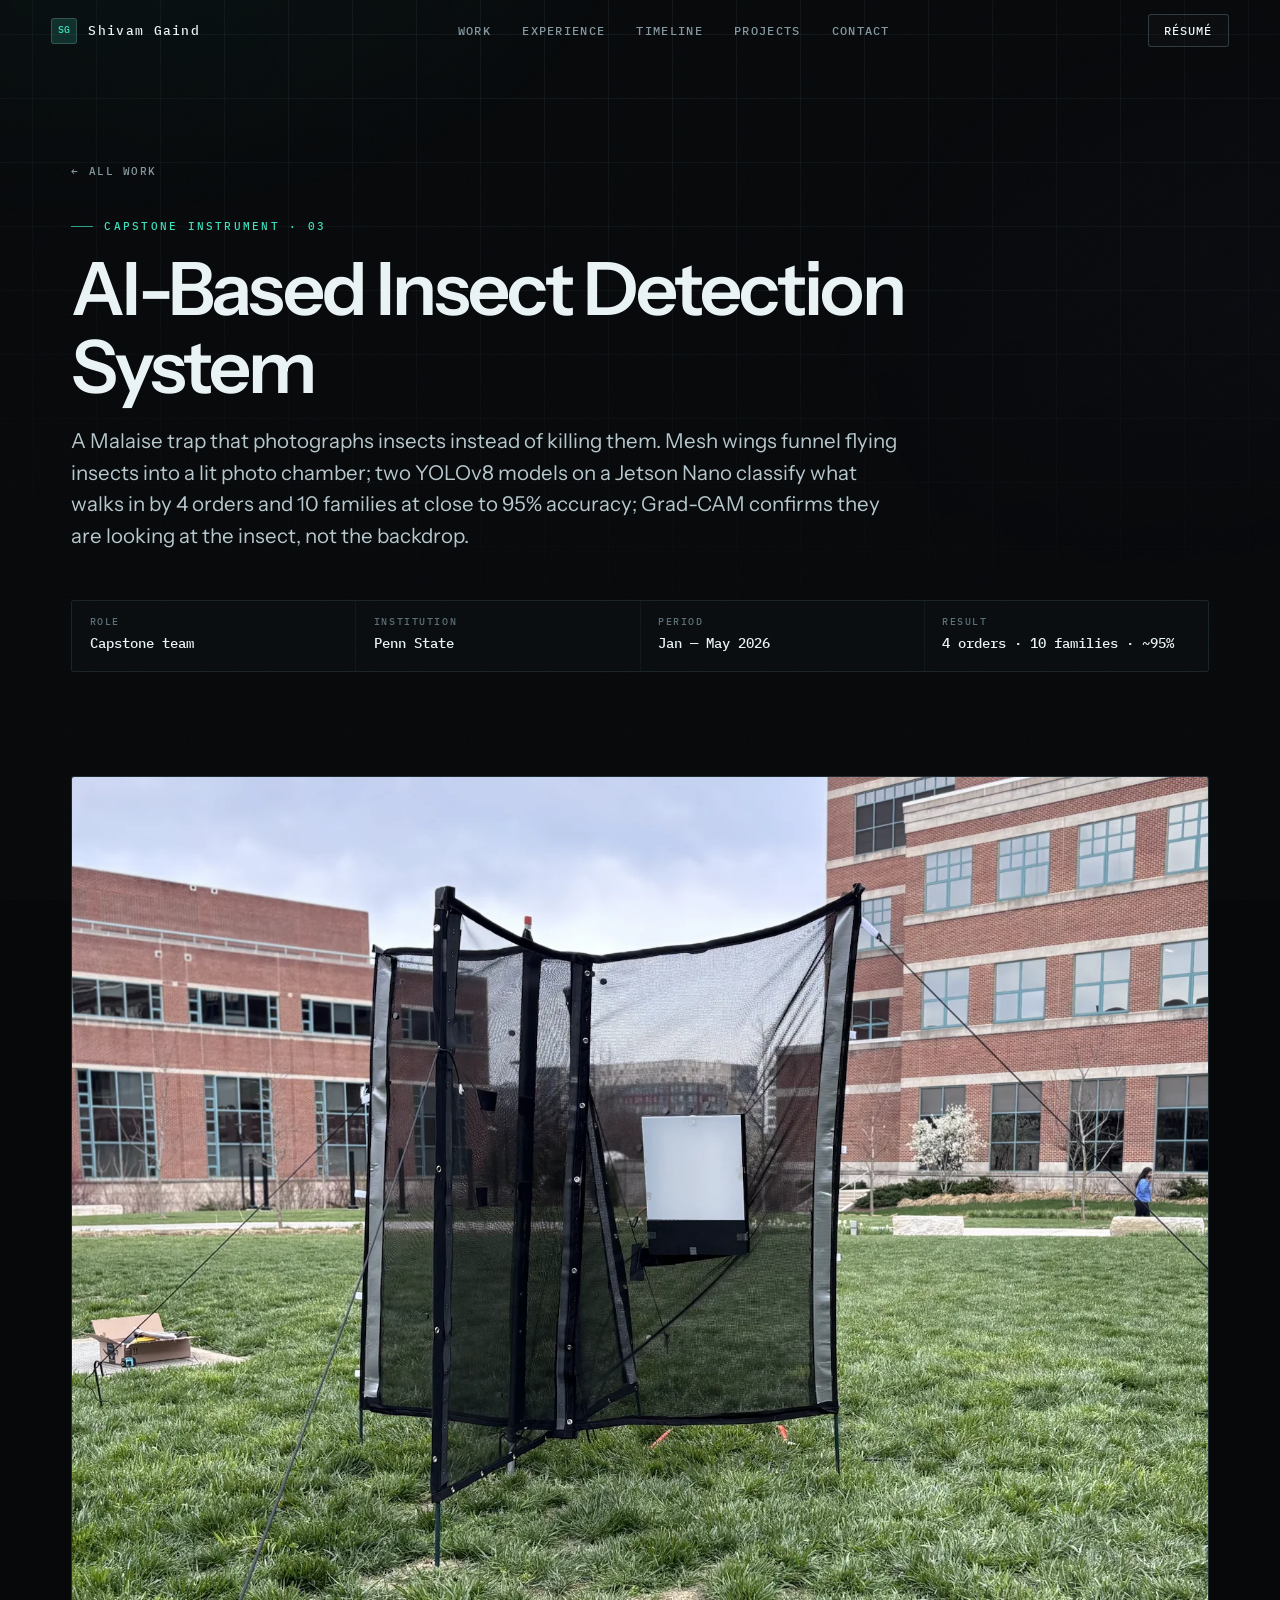
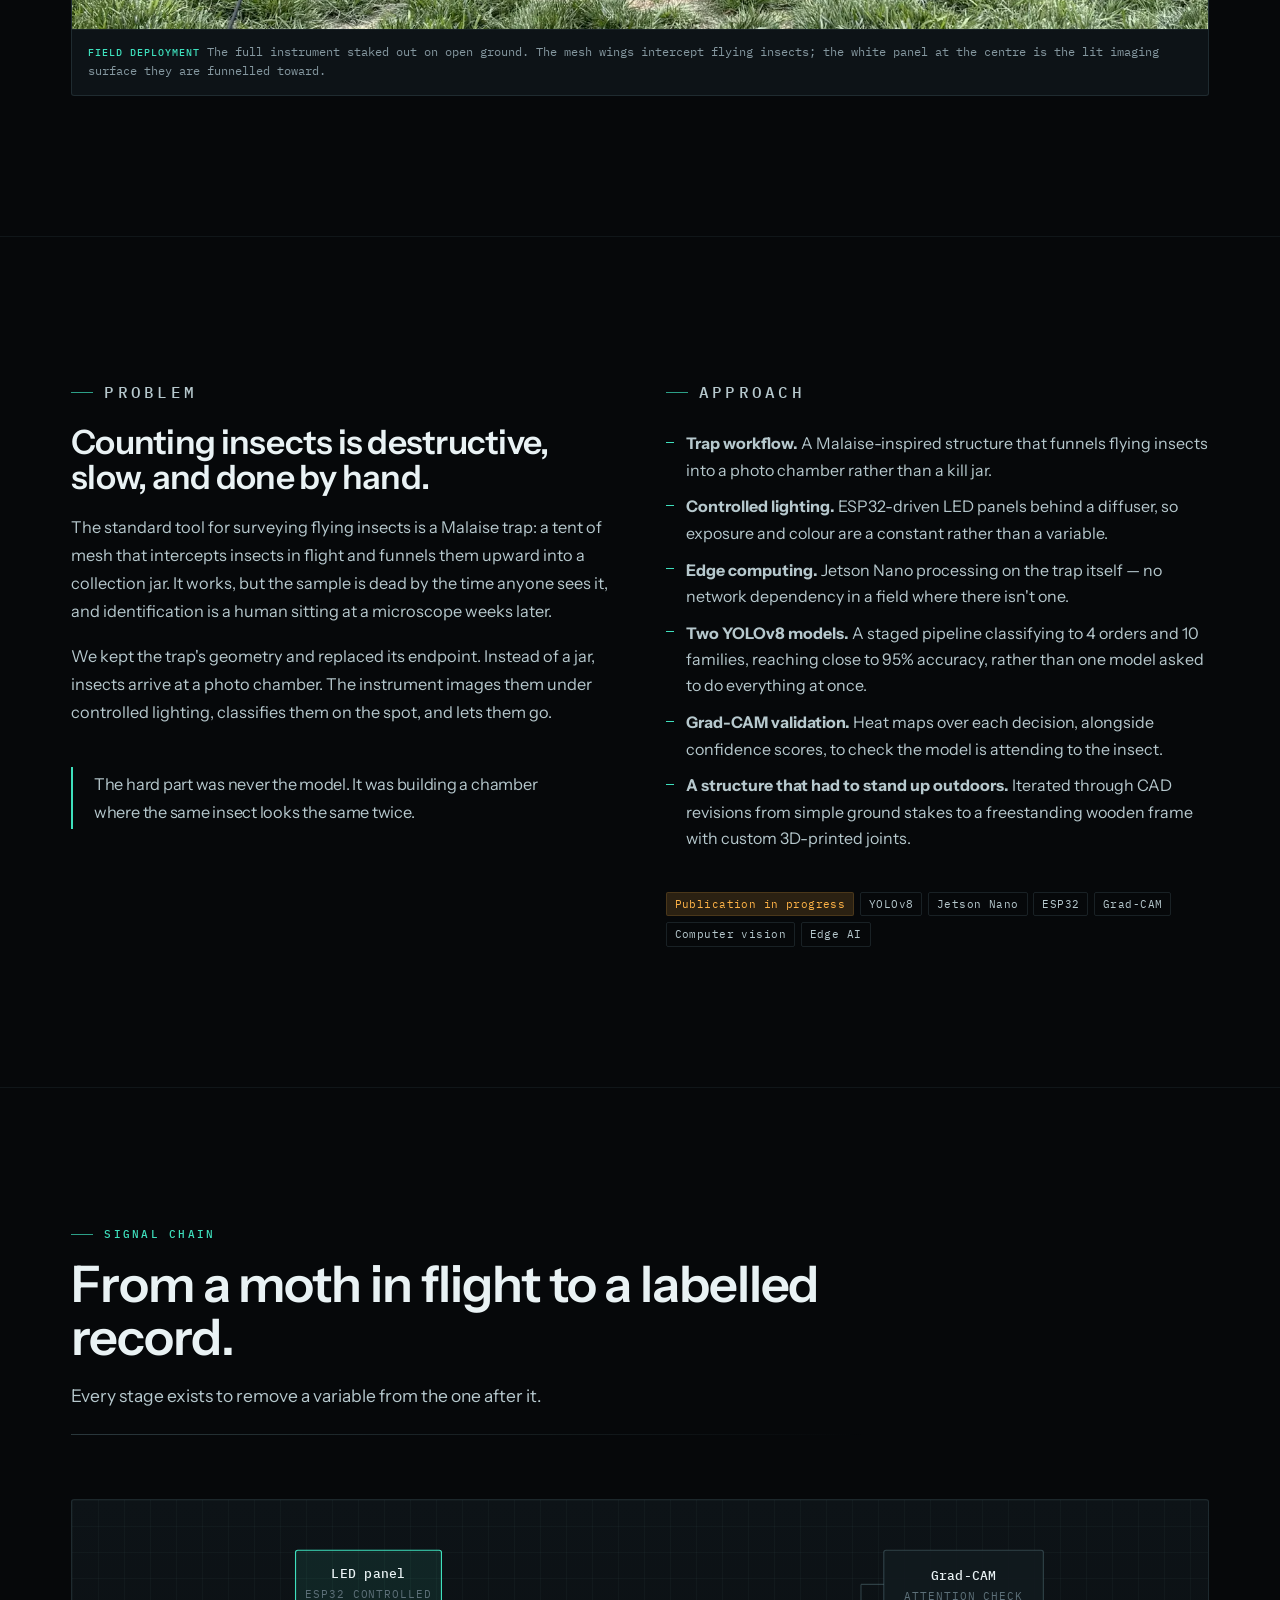
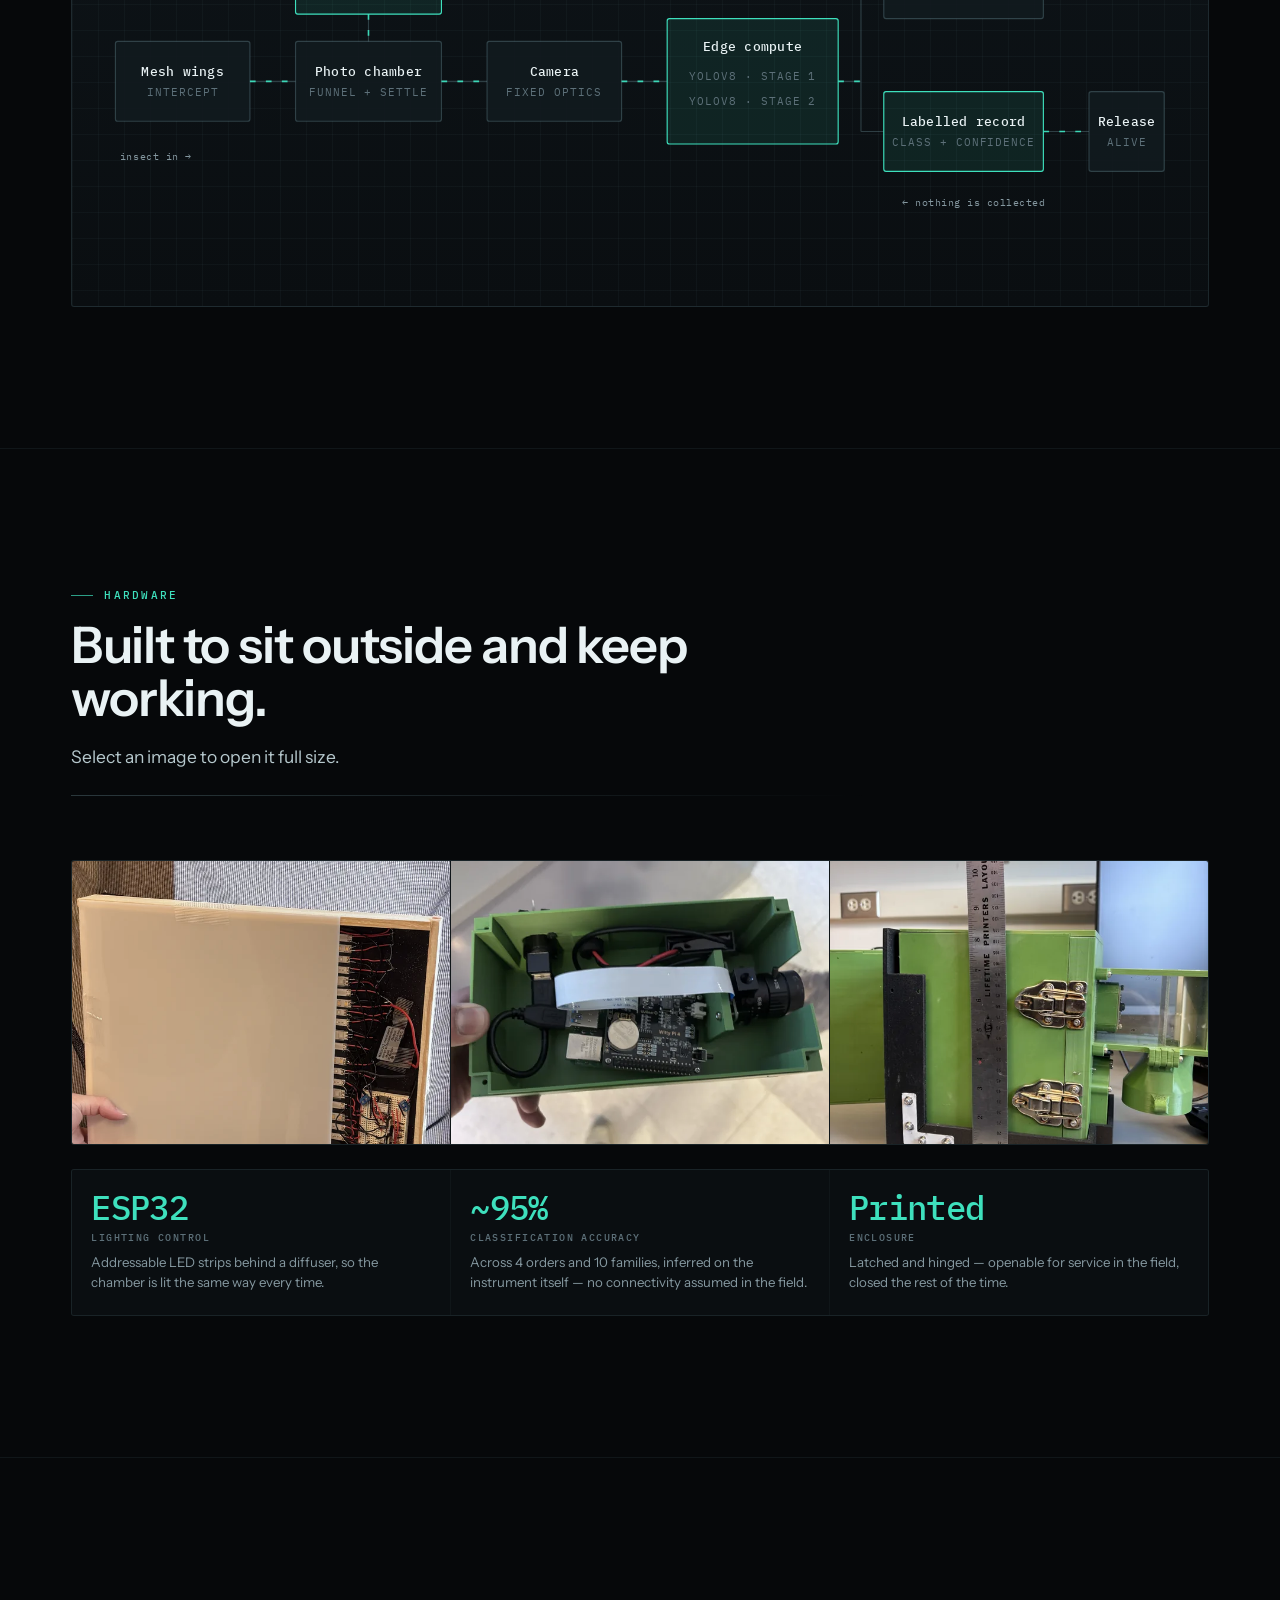
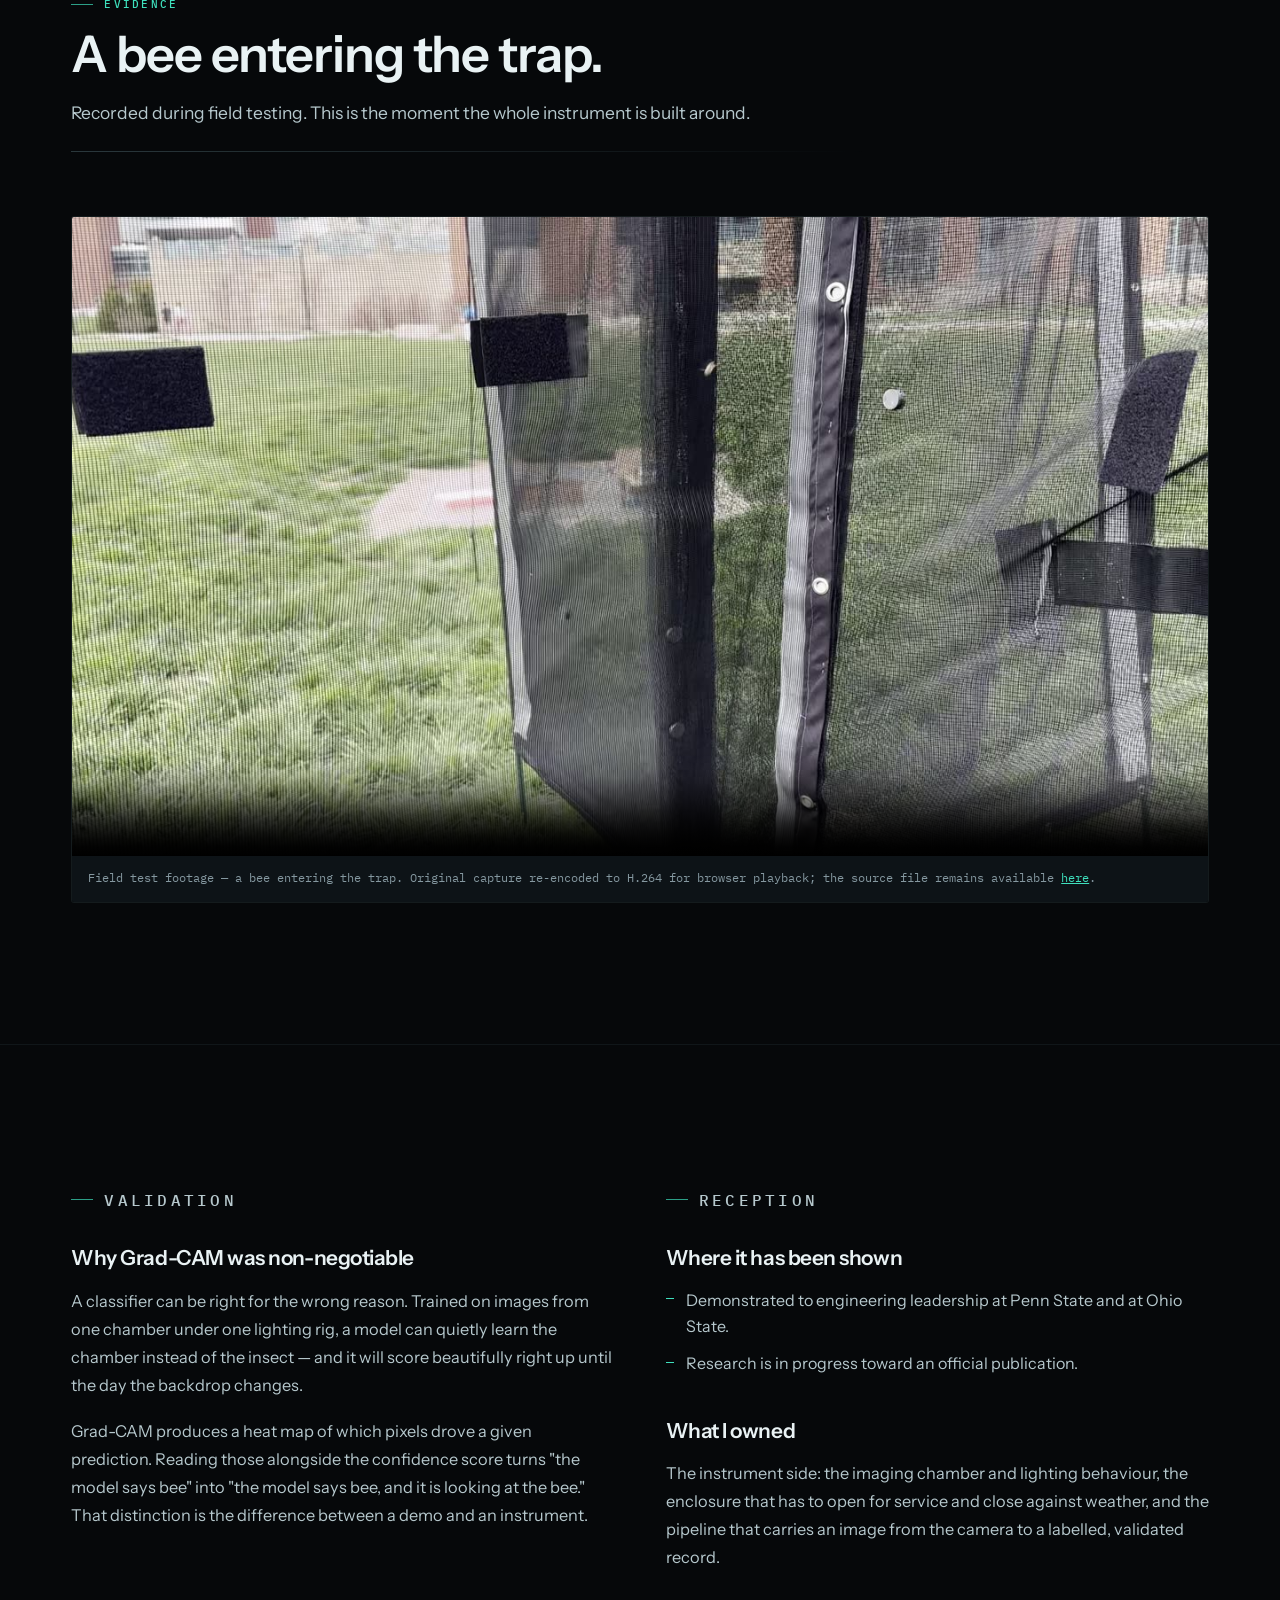
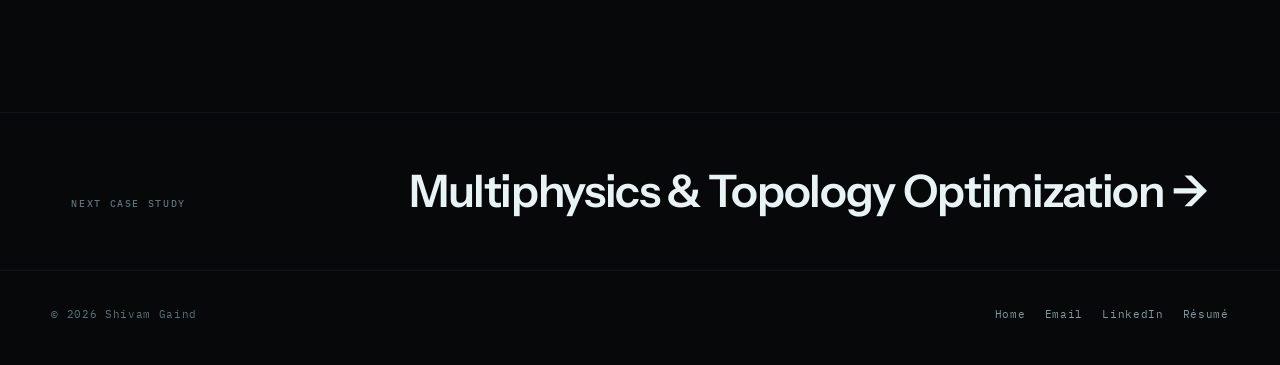
==== commit 432d0645: "Insect detection: add the classification result and structure iteration 4 orders, 10 families, ~95% " ====
--- a/work/insect-detection/index.html
+++ b/work/insect-detection/index.html
@@ -52,14 +52,14 @@
     <h1>AI-Based Insect Detection System</h1>
     <p class="sub">
       A Malaise trap that photographs insects instead of killing them. Mesh wings funnel flying insects
-      into a lit photo chamber; edge compute runs two YOLOv8 classifiers on what walks in; Grad-CAM
-      confirms the model is looking at the insect and not the backdrop.
+      into a lit photo chamber; two YOLOv8 models on a Jetson Nano classify what walks in by 4 orders and
+      10 families at close to 95% accuracy; Grad-CAM confirms they are looking at the insect, not the backdrop.
     </p>
     <div class="cs-meta">
       <div><span class="k">Role</span><span class="v">Capstone team</span></div>
       <div><span class="k">Institution</span><span class="v">Penn State</span></div>
       <div><span class="k">Period</span><span class="v">Jan — May 2026</span></div>
-      <div><span class="k">Status</span><span class="v">Publication in progress</span></div>
+      <div><span class="k">Result</span><span class="v">4 orders · 10 families · ~95%</span></div>
     </div>
   </div>
 </section>
@@ -103,8 +103,9 @@
           <li><strong>Trap workflow.</strong> A Malaise-inspired structure that funnels flying insects into a photo chamber rather than a kill jar.</li>
           <li><strong>Controlled lighting.</strong> ESP32-driven LED panels behind a diffuser, so exposure and colour are a constant rather than a variable.</li>
           <li><strong>Edge computing.</strong> Jetson Nano processing on the trap itself — no network dependency in a field where there isn't one.</li>
-          <li><strong>Two YOLOv8 classifiers.</strong> A staged pipeline rather than a single model asked to do everything at once.</li>
+          <li><strong>Two YOLOv8 models.</strong> A staged pipeline classifying to 4 orders and 10 families, reaching close to 95% accuracy, rather than one model asked to do everything at once.</li>
           <li><strong>Grad-CAM validation.</strong> Heat maps over each decision, alongside confidence scores, to check the model is attending to the insect.</li>
+          <li><strong>A structure that had to stand up outdoors.</strong> Iterated through CAD revisions from simple ground stakes to a freestanding wooden frame with custom 3D-printed joints.</li>
         </ul>
         <div class="chips" style="margin-top:1.4rem">
           <span class="hot">Publication in progress</span><span>YOLOv8</span><span>Jetson Nano</span>
@@ -197,7 +198,7 @@
     </div>
     <div class="stats s3" style="margin-top:1.5rem">
       <div class="stat"><span class="v">ESP32</span><span class="k">Lighting control</span><p>Addressable LED strips behind a diffuser, so the chamber is lit the same way every time.</p></div>
-      <div class="stat"><span class="v">Edge</span><span class="k">On-trap compute</span><p>Inference happens on the instrument. No connectivity assumed in the field.</p></div>
+      <div class="stat"><span class="v">~95%</span><span class="k">Classification accuracy</span><p>Across 4 orders and 10 families, inferred on the instrument itself — no connectivity assumed in the field.</p></div>
       <div class="stat"><span class="v">Printed</span><span class="k">Enclosure</span><p>Latched and hinged — openable for service in the field, closed the rest of the time.</p></div>
     </div>
   </div>
